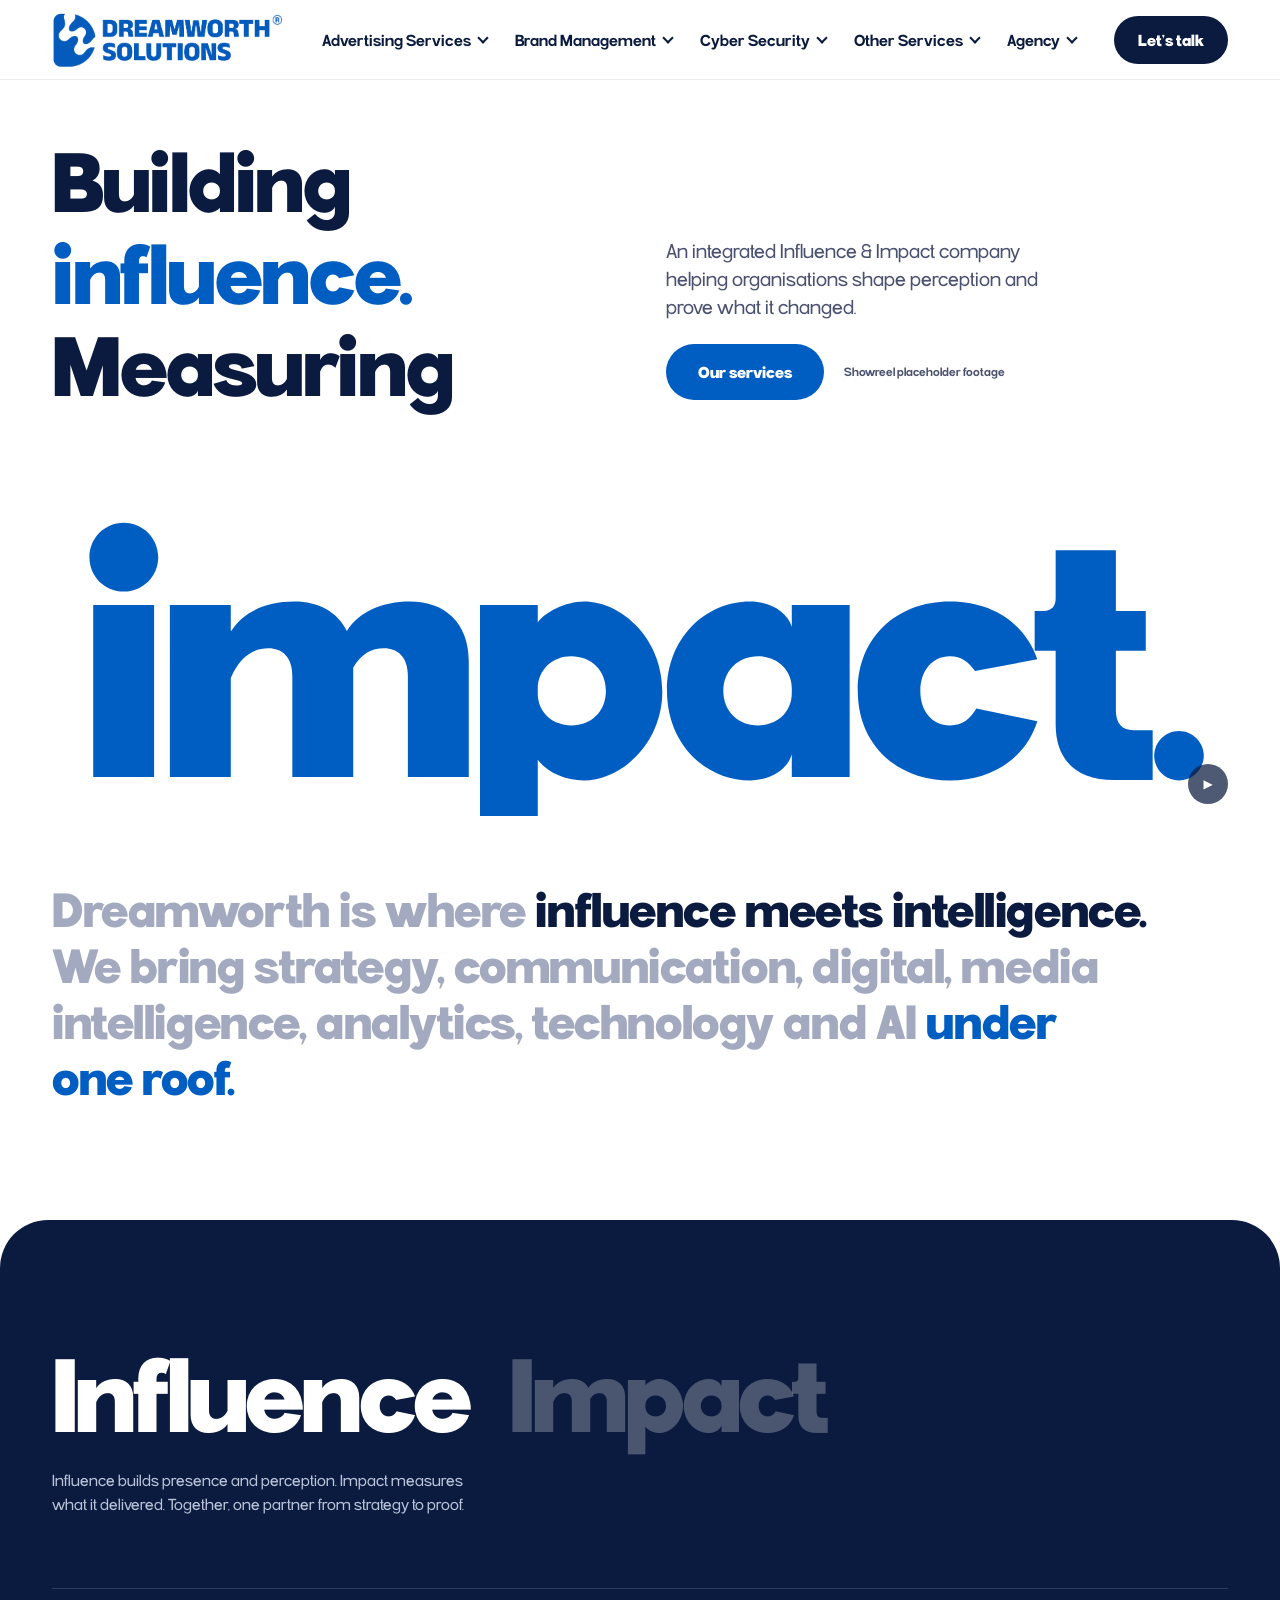
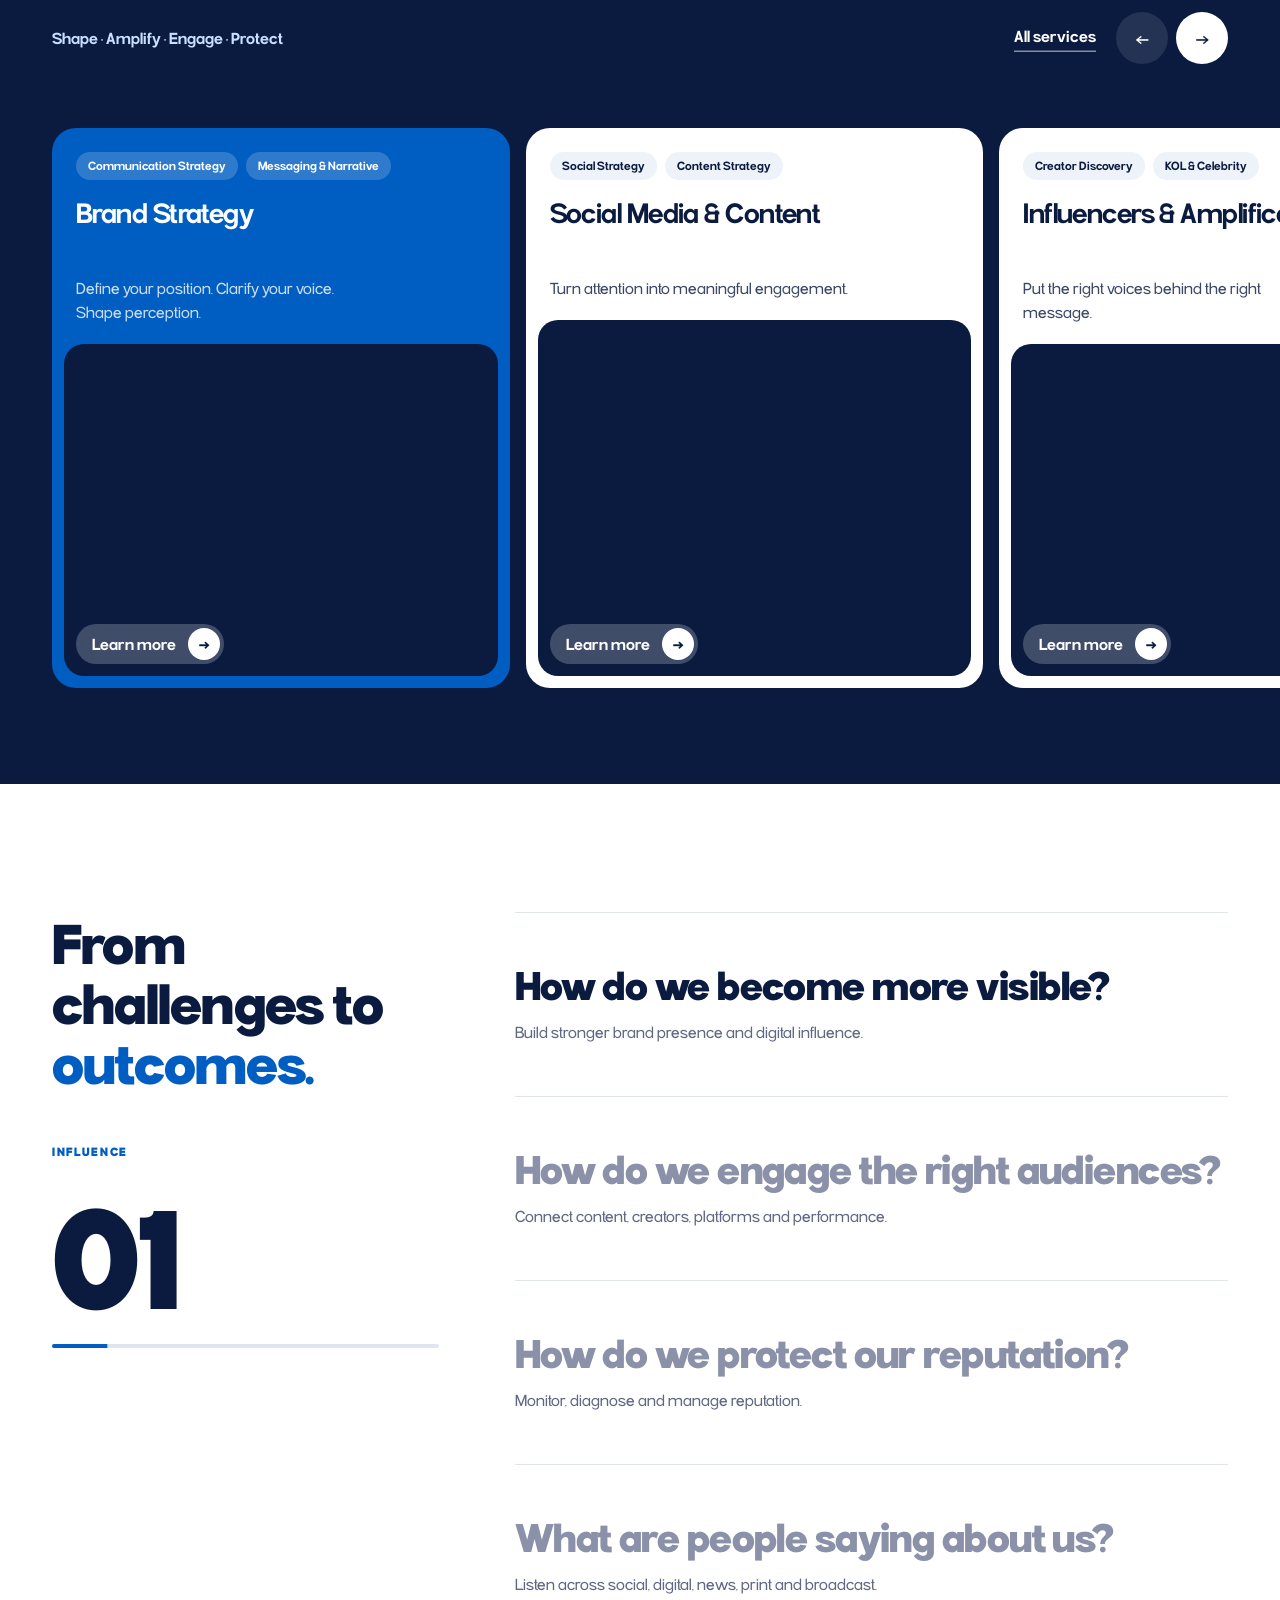
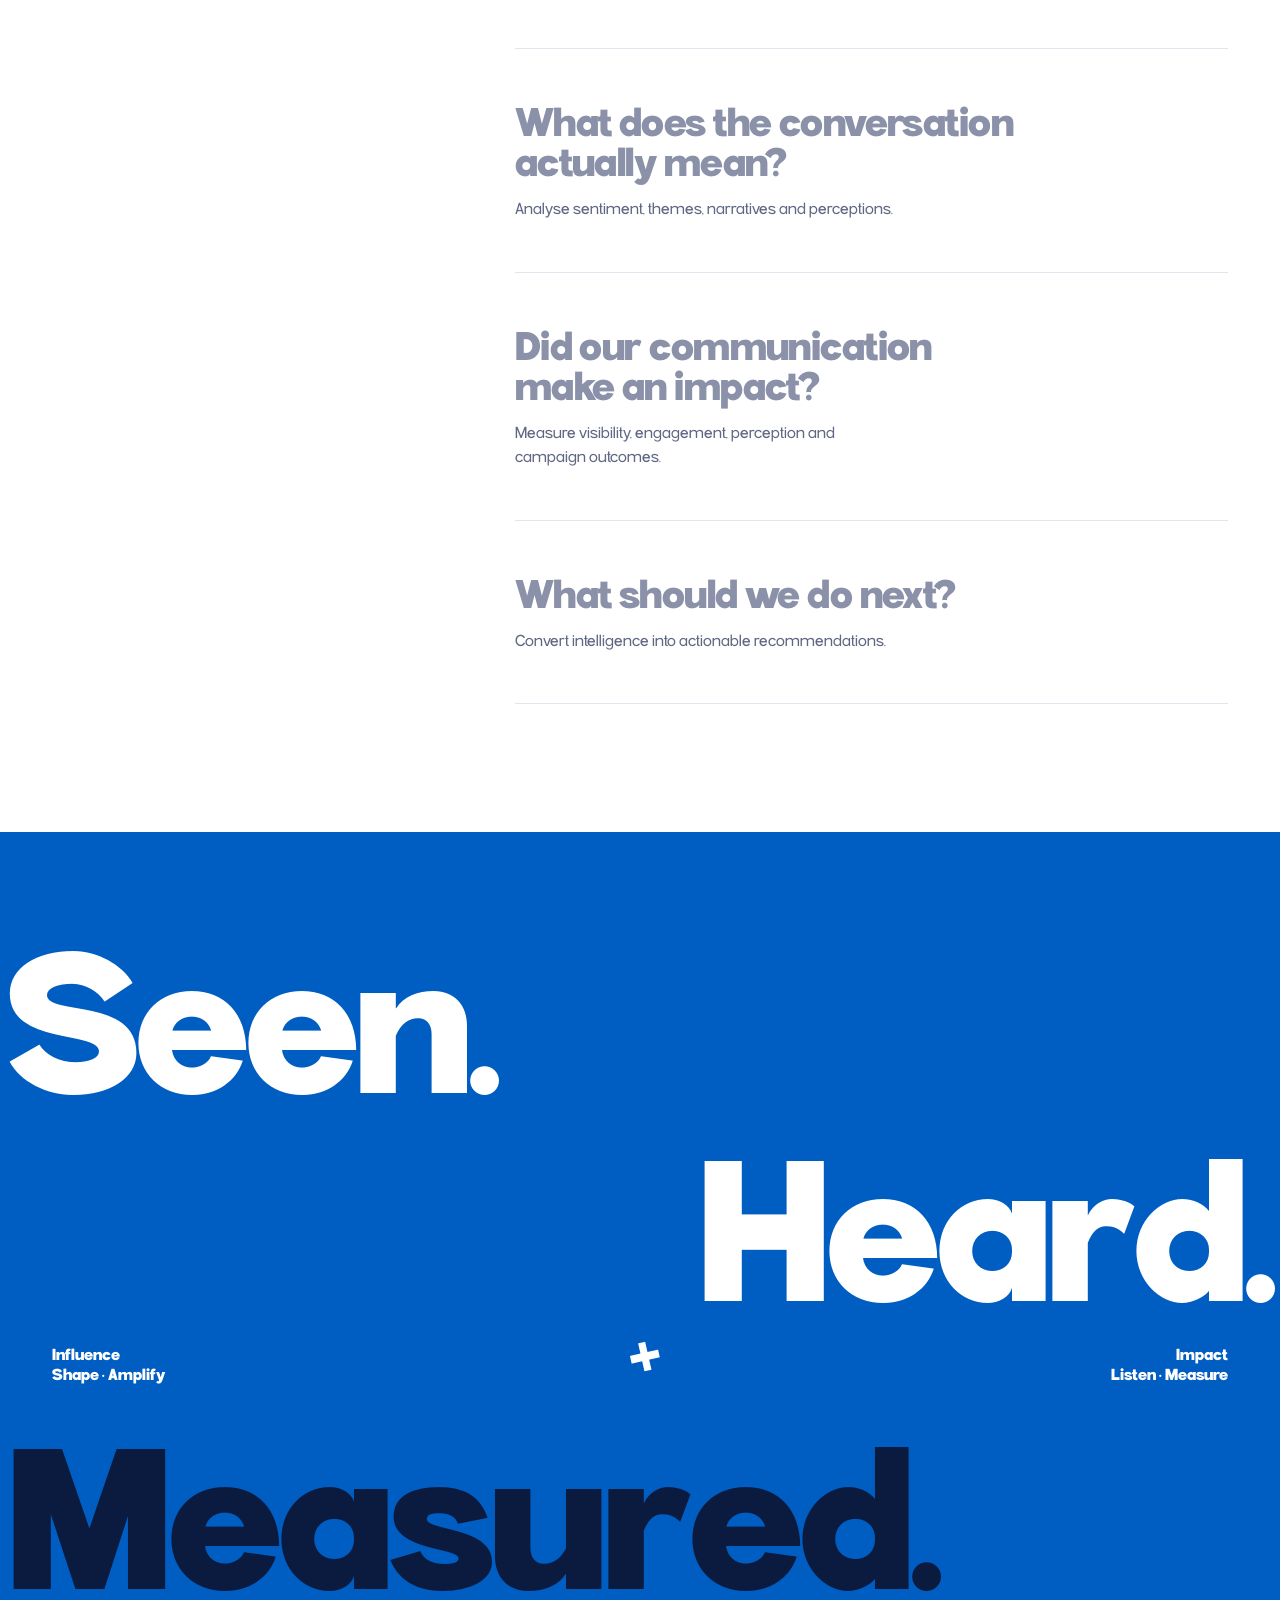
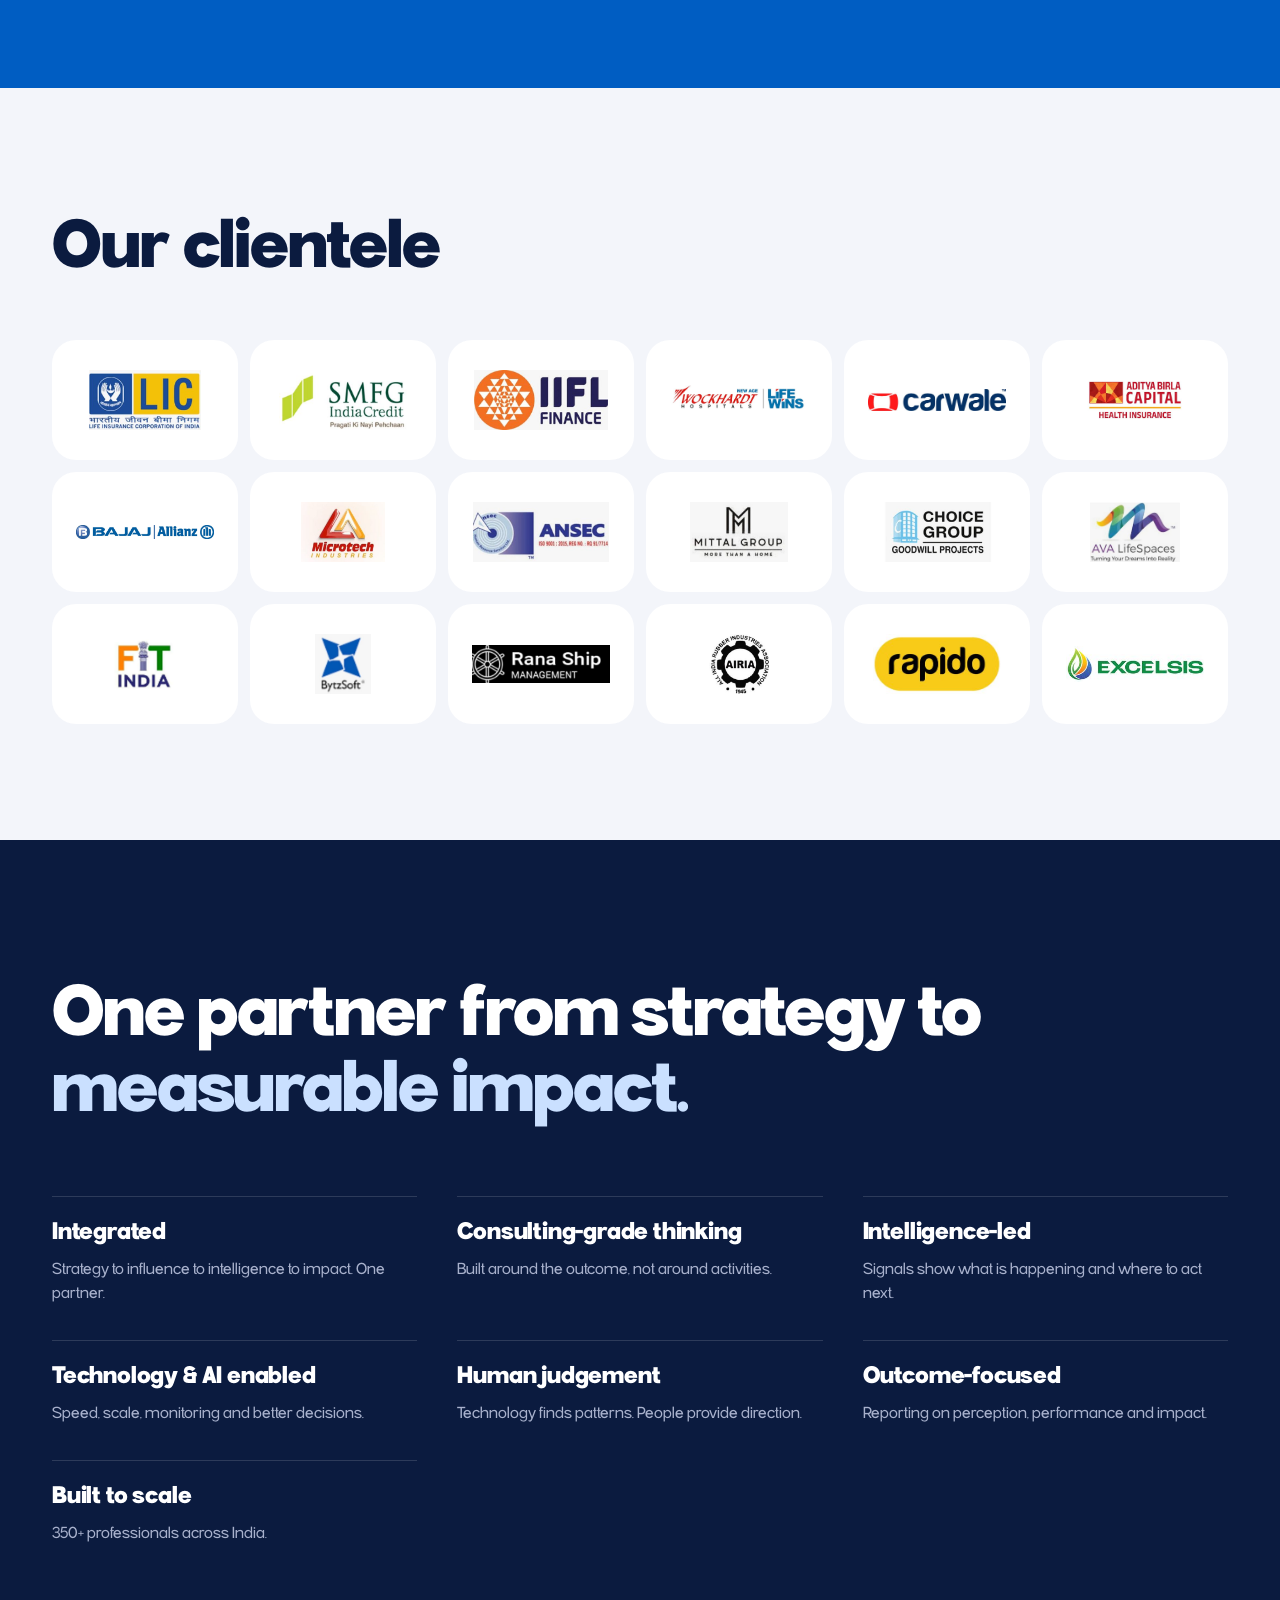
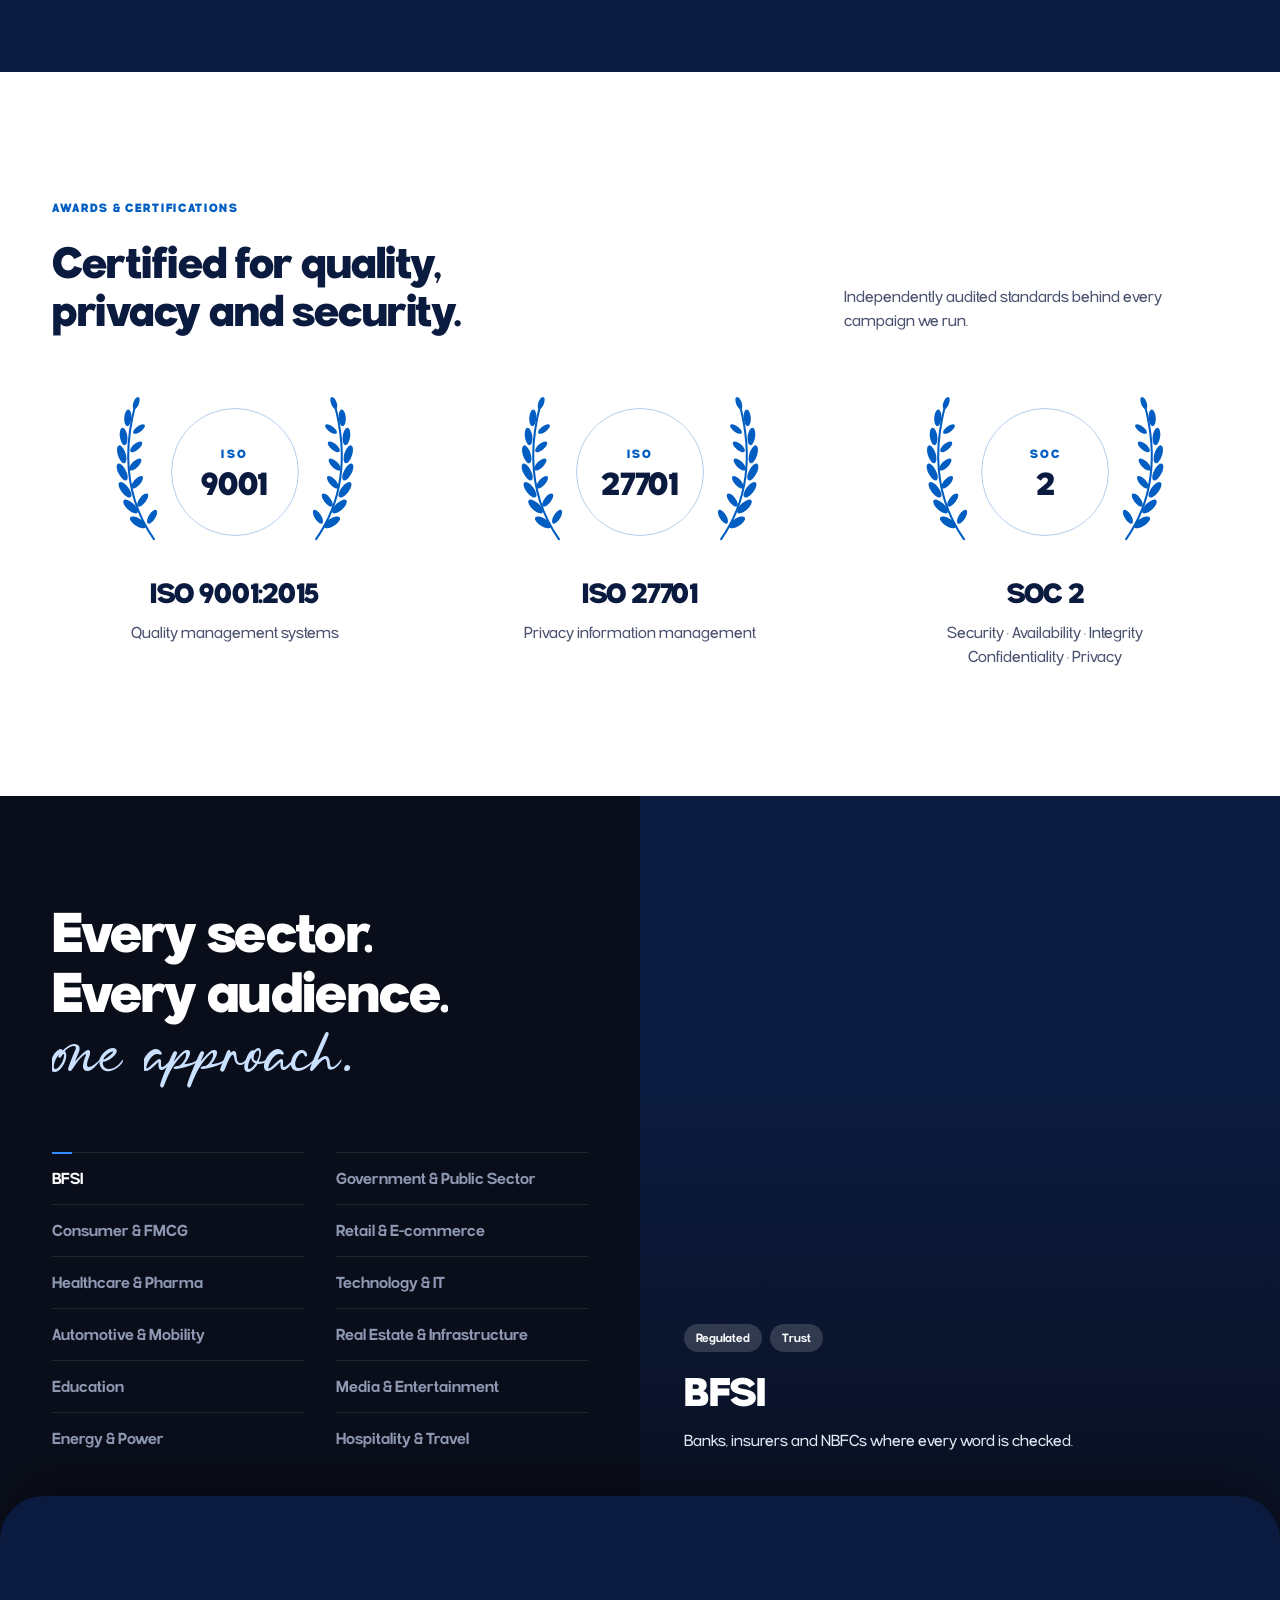
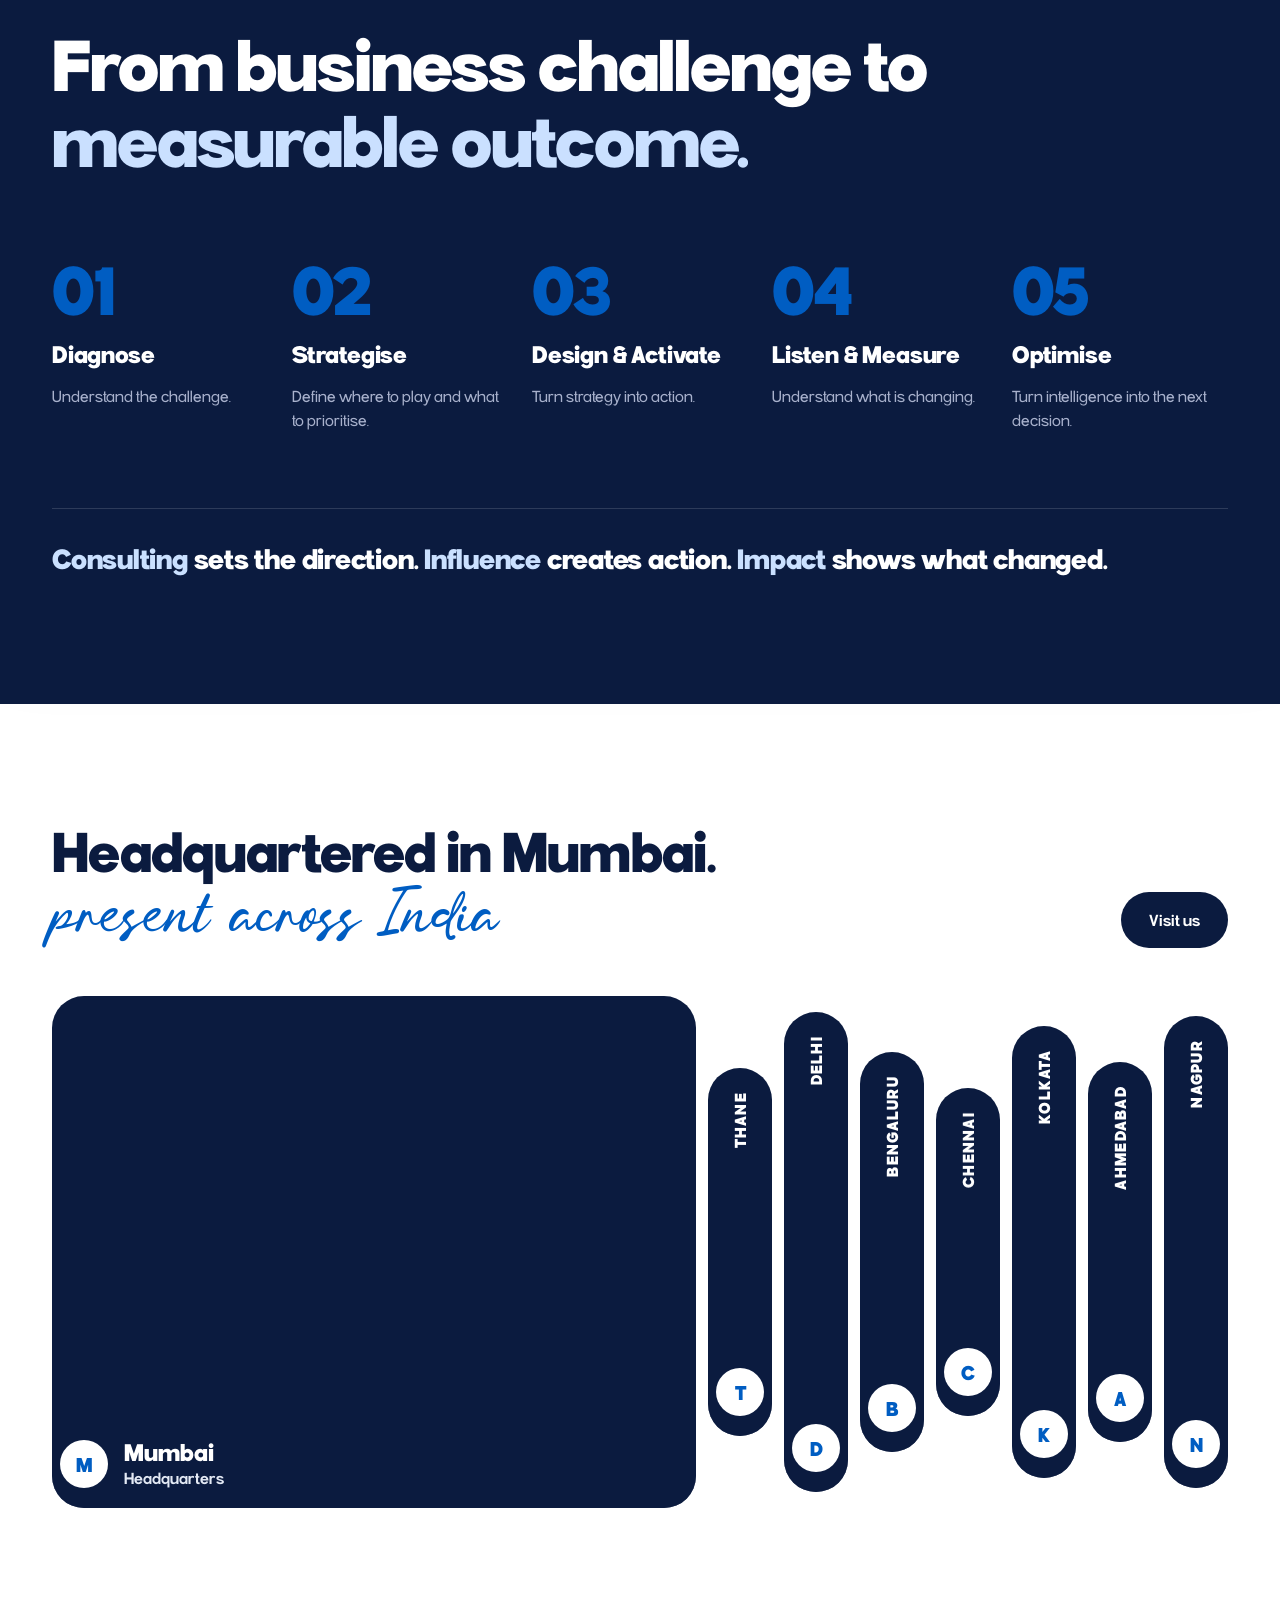
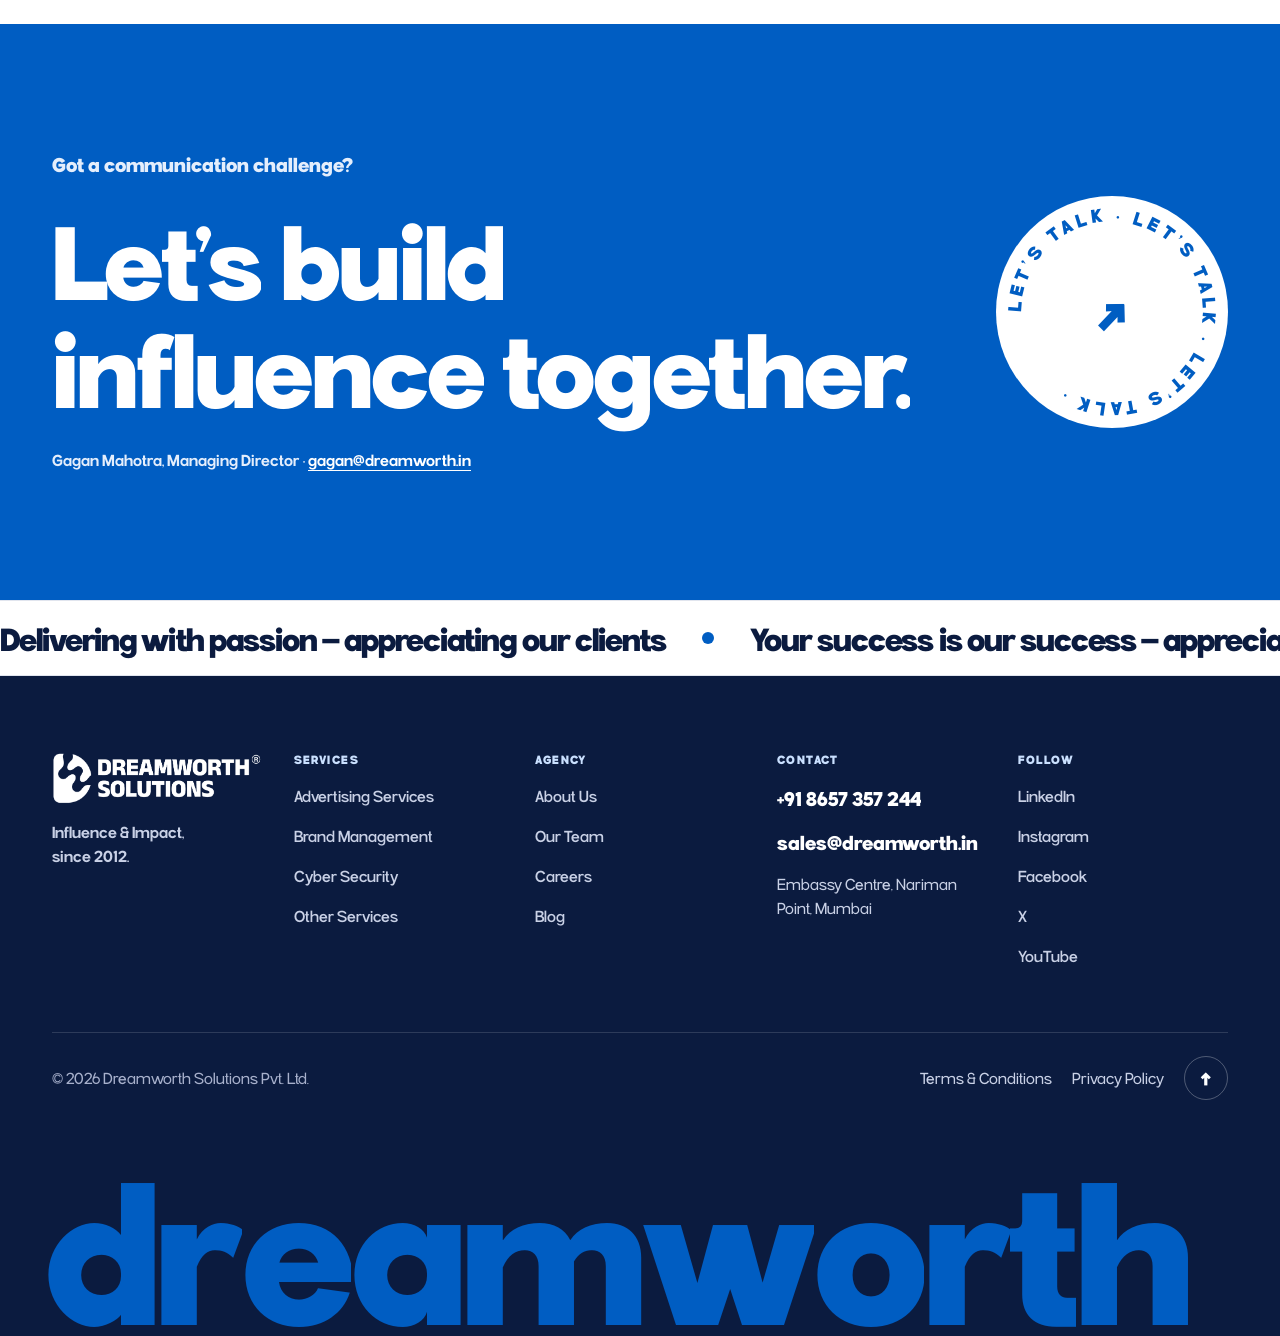
==== prototype/index.html @ 9d4779dd "Add working prototype of Direction 2 on a 4pt grid Static, dependency-free build of the four pages f" ====
<!doctype html>
<html lang="en-IN">
<head>
<meta charset="utf-8">
<meta name="viewport" content="width=device-width, initial-scale=1">
<title>Dreamworth Solutions · Building influence. Measuring impact.</title>
<meta name="description" content="An integrated Influence & Impact company helping organisations shape perception and prove what it changed. Mumbai HQ, eight cities across India.">
<link rel="preload" href="fonts/Gillune-Extrabold.otf" as="font" type="font/otf" crossorigin>
<link rel="stylesheet" href="css/tokens.css">
<link rel="stylesheet" href="css/site.css">
<link rel="stylesheet" href="css/home.css">
<style>[data-chrome="header"] { height: 80px; }</style>
</head>
<body data-page="home">
<div class="page" id="top">

<div class="intro" aria-hidden="true"><img src="assets/brand/dws-logo-crop-white.png" alt=""><div class="intro__bar"><i></i></div></div>

<div data-chrome="header"></div>

<main id="main">

<!-- 01 Hero · Mask -->
<section class="hero" aria-labelledby="hero-title">
  <div class="wrap hero__top">
    <h1 class="hero__title" id="hero-title" aria-label="Building influence. Measuring impact."><span data-word aria-hidden="true">Building</span> <span data-word class="c-blue" aria-hidden="true">influence.</span><br><span data-word aria-hidden="true">Measuring</span></h1>
    <div class="hero__side">
      <p class="hero__lead" data-load="1">An integrated Influence &amp; Impact company helping organisations shape perception and prove what it changed.</p>
      <div class="hero__cta" data-load="2">
        <a class="btn btn--blue btn--lg" href="#b-services">Our services</a>
        <span class="hero__note">Showreel placeholder footage</span>
      </div>
    </div>
  </div>
  <div class="mask-wrap" data-load="3" data-loadclip>
    <div class="mask" data-mask aria-hidden="true">
      <video src="media/short.mp4" muted loop playsinline autoplay preload="auto"></video>
      <div class="mask__word">impact.</div>
    </div>
    <button type="button" class="mask__toggle" data-video-toggle aria-label="Pause showreel">❚❚</button>
  </div>
</section>

<!-- 02 Who we are -->
<section class="who" aria-label="Who we are">
  <div class="wrap">
    <p class="statement" data-reveal>Dreamworth is where <span class="ink">influence meets intelligence.</span> We bring strategy, communication, digital, media intelligence, analytics, technology and AI <span class="accent">under one roof.</span></p>
  </div>
</section>

<!-- 03 Services -->
<section id="b-services" class="svc on-dark" aria-label="Services">
  <div class="wrap svc__in">
    <div class="svc__top">
      <div class="svc__tabs" role="tablist" aria-label="Verticals" data-svc-tabs>
        <button type="button" class="svc__tab" role="tab" id="tab-influence" aria-selected="true" aria-controls="svc-panel" data-tab="Influence">Influence</button>
        <button type="button" class="svc__tab" role="tab" id="tab-impact" aria-selected="false" aria-controls="svc-panel" tabindex="-1" data-tab="Impact">Impact</button>
      </div>
      <span class="svc__blurb" data-reveal>Influence builds presence and perception. Impact measures what it delivered. Together, one partner from strategy to proof.</span>
    </div>
    <div class="svc__bar">
      <span class="svc__verbs" data-svc-verbs>Shape · Amplify · Engage · Protect</span>
      <div class="svc__ctrl">
        <a class="svc__all" href="#">All services</a>
        <div class="svc__arrows">
          <button type="button" class="svc__arrow svc__arrow--prev" aria-label="Previous services" data-rail="svc-panel" data-dir="-1" data-step="0.4">←</button>
          <button type="button" class="svc__arrow svc__arrow--next" aria-label="Next services" data-rail="svc-panel" data-dir="1" data-step="0.4">→</button>
        </div>
      </div>
    </div>
    <div class="svc__track" id="svc-panel" role="tabpanel" aria-labelledby="tab-influence" data-svc-track></div>
  </div>
</section>

<!-- 04 What we solve -->
<section id="b-solve" aria-label="What we solve">
  <div class="wrap solve__in">
    <div class="solve__aside">
      <h2 class="solve__title" data-reveal>From challenges to <span class="c-blue">outcomes.</span></h2>
      <div class="solve__meter" aria-hidden="true">
        <span class="eyebrow" data-qtag>Influence</span>
        <div class="solve__count-wrap"><span class="solve__count" data-qcount>01</span></div>
        <div class="solve__track"><div class="solve__fill" data-qbar></div></div>
      </div>
    </div>
    <div class="solve__list">
      <div class="solve__row" data-qrow><h3 class="solve__q">How do we become more visible?</h3><p class="solve__a">Build stronger brand presence and digital influence.</p></div>
      <div class="solve__row" data-qrow><h3 class="solve__q">How do we engage the right audiences?</h3><p class="solve__a">Connect content, creators, platforms and performance.</p></div>
      <div class="solve__row" data-qrow><h3 class="solve__q">How do we protect our reputation?</h3><p class="solve__a">Monitor, diagnose and manage reputation.</p></div>
      <div class="solve__row" data-qrow><h3 class="solve__q">What are people saying about us?</h3><p class="solve__a">Listen across social, digital, news, print and broadcast.</p></div>
      <div class="solve__row" data-qrow><h3 class="solve__q">What does the conversation actually mean?</h3><p class="solve__a">Analyse sentiment, themes, narratives and perceptions.</p></div>
      <div class="solve__row" data-qrow><h3 class="solve__q">Did our communication make an impact?</h3><p class="solve__a">Measure visibility, engagement, perception and campaign outcomes.</p></div>
      <div class="solve__row" data-qrow><h3 class="solve__q">What should we do next?</h3><p class="solve__a">Convert intelligence into actionable recommendations.</p></div>
    </div>
  </div>
</section>

<!-- 04b Breaker -->
<section class="breaker on-blue" data-cliprev aria-label="Seen. Heard. Measured.">
  <div class="wrap breaker__grid" aria-hidden="true" data-lines>
    <span class="breaker__word" data-drift="-80">Seen.</span>
    <span class="breaker__word breaker__word--end" data-drift="80">Heard.</span>
    <div class="breaker__label breaker__label--l" data-reveal>Influence<br>Shape · Amplify</div>
    <div class="breaker__x"><span data-spin="270">×</span></div>
    <div class="breaker__label breaker__label--r" data-reveal>Impact<br>Listen · Measure</div>
    <span class="breaker__word breaker__word--ink" data-drift="-80">Measured.</span>
  </div>
</section>

<!-- 05 Clientele -->
<section id="b-clients" class="clients" aria-labelledby="clients-title">
  <div class="wrap clients__in">
    <h2 class="clients__title" id="clients-title" data-reveal>Our clientele</h2>
    <ul class="clients__grid" data-stagger>
      <li class="logo-tile"><img src="assets/clients/c19.png" alt="LIC" loading="lazy"></li>
      <li class="logo-tile"><img src="assets/clients/c20.png" alt="SMFG India Credit" loading="lazy"></li>
      <li class="logo-tile"><img src="assets/clients/c21.png" alt="IIFL Finance" loading="lazy"></li>
      <li class="logo-tile"><img src="assets/clients/c22.png" alt="Wockhardt Hospitals" loading="lazy"></li>
      <li class="logo-tile"><img src="assets/clients/c23.png" alt="CarWale" loading="lazy"></li>
      <li class="logo-tile"><img src="assets/clients/c24.png" alt="Aditya Birla Capital" loading="lazy"></li>
      <li class="logo-tile"><img src="assets/clients/c25.png" alt="Bajaj Allianz" loading="lazy"></li>
      <li class="logo-tile"><img src="assets/clients/c27.png" alt="Microtech Industries" loading="lazy"></li>
      <li class="logo-tile"><img src="assets/clients/c29.png" alt="ANSEC" loading="lazy"></li>
      <li class="logo-tile"><img src="assets/clients/c30.png" alt="Mittal Group" loading="lazy"></li>
      <li class="logo-tile"><img src="assets/clients/c31.png" alt="Choice Group" loading="lazy"></li>
      <li class="logo-tile"><img src="assets/clients/c32.png" alt="AVA LifeSpaces" loading="lazy"></li>
      <li class="logo-tile"><img src="assets/clients/c33.png" alt="Fit India" loading="lazy"></li>
      <li class="logo-tile"><img src="assets/clients/c34.png" alt="BytzSoft" loading="lazy"></li>
      <li class="logo-tile"><img src="assets/clients/c36.png" alt="Rana Ship Management" loading="lazy"></li>
      <li class="logo-tile"><img src="assets/clients/c41.png" alt="AIRIA" loading="lazy"></li>
      <li class="logo-tile"><img src="assets/clients/c42.png" alt="Rapido" loading="lazy"></li>
      <li class="logo-tile"><img src="assets/clients/c44.png" alt="Excelsis" loading="lazy"></li>
    </ul>
  </div>
</section>

<!-- 06 Why Dreamworth -->
<section class="on-dark" aria-labelledby="why-title">
  <div class="wrap sec why__in">
    <h2 class="h2 why__title" id="why-title" data-reveal>One partner from strategy to <span class="c-light">measurable impact.</span></h2>
    <div class="why__grid" data-stagger>
      <div class="why__item"><span class="why__t">Integrated</span><span class="why__b">Strategy to influence to intelligence to impact. One partner.</span></div>
      <div class="why__item"><span class="why__t">Consulting-grade thinking</span><span class="why__b">Built around the outcome, not around activities.</span></div>
      <div class="why__item"><span class="why__t">Intelligence-led</span><span class="why__b">Signals show what is happening and where to act next.</span></div>
      <div class="why__item"><span class="why__t">Technology &amp; AI enabled</span><span class="why__b">Speed, scale, monitoring and better decisions.</span></div>
      <div class="why__item"><span class="why__t">Human judgement</span><span class="why__b">Technology finds patterns. People provide direction.</span></div>
      <div class="why__item"><span class="why__t">Outcome-focused</span><span class="why__b">Reporting on perception, performance and impact.</span></div>
      <div class="why__item"><span class="why__t">Built to scale</span><span class="why__b">350+ professionals across India.</span></div>
    </div>
  </div>
</section>

<!-- 06b Certifications -->
<section aria-labelledby="certs-title">
  <div class="wrap sec" data-certs></div>
</section>

<!-- 07 Sectors · Spotlight -->
<section id="b-sectors" class="spot" aria-labelledby="spot-title" data-spot>
  <div class="spot__grid">
    <div class="spot__left">
      <h2 class="duo" id="spot-title" data-reveal>
        <span class="duo__main">Every sector.<br>Every audience.</span>
        <span class="duo__script duo__script--light">one approach.</span>
      </h2>
      <div class="spot__tabs" role="tablist" aria-label="Sectors" data-spot-tabs></div>
    </div>
    <div class="spot__media" data-spot-media>
      <div class="spot__shade" aria-hidden="true"></div>
      <div class="spot__cap" role="tabpanel" id="spot-panel" aria-live="polite" data-spot-cap>
        <div class="spot__tags" data-spot-tags></div>
        <span class="spot__name" data-spot-name></span>
        <span class="spot__desc" data-spot-desc></span>
      </div>
    </div>
  </div>
</section>

<!-- 08 How we work -->
<section id="b-process" class="process on-dark round-top" aria-labelledby="process-title">
  <div class="wrap sec process__in">
    <h2 class="h2" id="process-title" data-reveal>From business challenge to <span class="c-light">measurable outcome.</span></h2>
    <ol class="process__steps" data-stagger>
      <li class="step"><span class="step__n">01</span><span class="step__t">Diagnose</span><span class="step__b">Understand the challenge.</span></li>
      <li class="step"><span class="step__n">02</span><span class="step__t">Strategise</span><span class="step__b">Define where to play and what to prioritise.</span></li>
      <li class="step"><span class="step__n">03</span><span class="step__t">Design &amp; Activate</span><span class="step__b">Turn strategy into action.</span></li>
      <li class="step"><span class="step__n">04</span><span class="step__t">Listen &amp; Measure</span><span class="step__b">Understand what is changing.</span></li>
      <li class="step"><span class="step__n">05</span><span class="step__t">Optimise</span><span class="step__b">Turn intelligence into the next decision.</span></li>
    </ol>
    <p class="process__note" data-reveal><span>Consulting</span> sets the direction. <span>Influence</span> creates action. <span>Impact</span> shows what changed.</p>
  </div>
</section>

<!-- 09 Presence -->
<section aria-label="Headquartered in Mumbai, with offices in Thane, Delhi, Bengaluru, Chennai, Kolkata, Ahmedabad and Nagpur">
  <div class="wrap presence__in">
    <div class="presence__head" data-reveal>
      <h2 class="duo"><span class="duo__main">Headquartered in Mumbai.</span><span class="duo__script">present across India</span></h2>
      <a class="btn btn--navy btn--lg" href="#b-contact">Visit us</a>
    </div>
    <div class="cities" data-cities></div>
  </div>
</section>

</main>

<div data-chrome="contact"></div>
<div data-chrome="footer"></div>

</div>
<script src="js/certs.js"></script>
<script src="js/site.js"></script>
<script src="js/home.js"></script>
</body>
</html>
---- prototype/css/tokens.css ----
/* ==========================================================================
   Dreamworth tokens, snapped to a 4pt grid.

   Rule: every box dimension, gap, padding, radius, font-size and line-height
   is a multiple of 4px. Fluid values use clamp() wrapped in round(…, 4px),
   so they step in 4px increments at every viewport width instead of landing
   on fractional pixels. Strokes (1px / 1.5px / 2px) are drawn inside
   border-box elements or as inset shadows, so they never add to a box size.

   round() needs Chrome 125+, Safari 15.4+, Firefox 118+.
   ========================================================================== */

@font-face { font-family: 'Gillune'; src: url('../fonts/Gillune-Regular.otf') format('opentype'); font-weight: 400; font-display: swap; }
@font-face { font-family: 'Gillune'; src: url('../fonts/Gillune-Medium.otf') format('opentype'); font-weight: 500; font-display: swap; }
@font-face { font-family: 'Gillune'; src: url('../fonts/Gillune-Semibold.otf') format('opentype'); font-weight: 600; font-display: swap; }
@font-face { font-family: 'Gillune'; src: url('../fonts/Gillune-Bold.otf') format('opentype'); font-weight: 700; font-display: swap; }
@font-face { font-family: 'Gillune'; src: url('../fonts/Gillune-Extrabold.otf') format('opentype'); font-weight: 800; font-display: swap; }
@font-face { font-family: 'Blesh Forte'; src: url('../fonts/BleshForte.ttf') format('truetype'); font-weight: 400; font-display: swap; }

:root {
  /* ---------- Colour ---------- */
  --blue: #005DC2;
  --blue-bright: #2F8CFF;
  --blue-mid: #3F86D6;
  --blue-light: #CAE0FF;
  --blue-tint: #E4EEFC;
  --ice: #EEF3FA;
  --ice-2: #E6ECF5;
  --ice-3: #F5F8FC;
  --navy: #0B1B3F;
  --navy-2: #102552;
  --ink: #0A0E1A;
  --slate-700: #2A3352;
  --slate-600: #4B5270;
  --slate-500: #5F6782;
  --slate-450: #8A91A8;
  --slate-400: #6E7792;
  --slate-300: #A3AAC0;
  --on-dark-100: #E4EAF5;
  --on-dark-200: #C9D1E6;
  --on-dark-300: #A8B1CC;
  --on-dark-350: #B9C3D9;
  --on-dark-400: #8E98B2;
  --white: #FFFFFF;
  --mist: #F3F5FA;
  --sand: #F1EFEA;
  --line: #E1E5EE;
  --line-dark: rgba(255, 255, 255, 0.14);
  --line-dark-2: rgba(255, 255, 255, 0.16);
  --glass-gradient: linear-gradient(100deg, #0F3E86 0%, #005DC2 18%, #3D86DA 34%, #7FA9E3 46%, #3D86DA 58%, #005DC2 72%, #123F80 86%, #0F3E86 100%);

  /* ---------- Type ---------- */
  --font-sans: 'Gillune', system-ui, sans-serif;
  --font-script: 'Blesh Forte', cursive;
  /* The approved page designs render every "700" in the Extrabold file
     (two @font-face rules share weight 700 there). 800 reproduces that look. */
  --w-display: 800;

  /* ---------- 4pt spacing scale ---------- */
  --s-1: 4px;   --s-2: 8px;   --s-3: 12px;  --s-4: 16px;
  --s-5: 20px;  --s-6: 24px;  --s-7: 28px;  --s-8: 32px;
  --s-9: 36px;  --s-10: 40px; --s-11: 44px; --s-12: 48px;
  --s-14: 56px; --s-16: 64px; --s-18: 72px; --s-20: 80px;
  --s-24: 96px;

  /* ---------- Layout (fluid, grid-snapped) ---------- */
  --container: 1440px;
  --header-h: 80px;
  --gutter-std: round(clamp(20px, 4vw, 56px), 4px);
  --gutter-wide: round(clamp(24px, 6vw, 96px), 4px);
  --sec-y-std: round(clamp(88px, 10vw, 140px), 4px);
  --sec-y-md: round(clamp(80px, 9vw, 128px), 4px);
  --sec-y-lg: round(clamp(100px, 11vw, 160px), 4px);
  --stack-xl: round(clamp(48px, 6vw, 80px), 4px);
  --stack-lg: round(clamp(40px, 5vw, 64px), 4px);
  --stack-md: round(clamp(32px, 4vw, 52px), 4px);
  --gap-grid: round(clamp(24px, 3vw, 48px), 4px);

  /* ---------- Shape ---------- */
  --r-pill: 999px;
  --r-card-sm: 24px;
  --r-panel: 28px;
  --r-card: round(clamp(24px, 2.6vw, 36px), 4px);
  --r-media: round(clamp(24px, 2.8vw, 40px), 4px);
  --r-section: round(clamp(28px, 3.4vw, 48px), 4px);

  /* ---------- Elevation ---------- */
  --shadow-lift: 0 20px 40px -24px rgba(11, 27, 63, 0.35);
  --shadow-float: 0 32px 60px -32px rgba(11, 27, 63, 0.45);
  --shadow-card-dark: 0 32px 60px -32px rgba(0, 0, 0, 0.6);
  --shadow-overlap: 0 -28px 56px -28px rgba(0, 0, 0, 0.55);
  --shadow-header: 0 16px 32px -20px rgba(11, 27, 63, 0.45);

  /* ---------- Motion ---------- */
  --ease: cubic-bezier(.16, 1, .3, 1);
  --ease-io: cubic-bezier(.76, 0, .24, 1);
}

/* Page-level layout tokens live on body so the About page can swap gutters
   and everything derived from them (like --edge) follows. */
body {
  --gutter: var(--gutter-std);
  --sec-y: var(--sec-y-std);
  /* Left edge of the 1440 container, for full-bleed rails and split panels */
  --edge: max(var(--gutter), round(calc((100vw - var(--container)) / 2 + var(--gutter)), 4px));
}
body.is-wide { --gutter: var(--gutter-wide); --sec-y: var(--sec-y-lg); }
---- prototype/css/site.css ----
/* ==========================================================================
   Shared: base, 4pt type, layout, buttons, header, menu, contact, footer.
   Every length here is a multiple of 4px unless it is a stroke.
   ========================================================================== */

/* ---------- Base ---------- */
*, *::before, *::after { box-sizing: border-box; }
html { scroll-behavior: smooth; scroll-padding-top: var(--header-h); -webkit-text-size-adjust: 100%; }
body {
  margin: 0;
  background: var(--white);
  color: var(--navy);
  font-family: var(--font-sans);
  font-size: 16px;
  line-height: 24px;
  -webkit-font-smoothing: antialiased;
  text-rendering: optimizeLegibility;
}
.page { overflow-x: clip; }
img, video, svg { display: block; max-width: 100%; }
a { color: inherit; text-decoration: none; }
/* Not `font: inherit`: that shorthand would beat the --fs rule below on size. */
button { font-family: inherit; font-weight: inherit; letter-spacing: inherit; color: inherit; padding: 0; }
h1, h2, h3, p, figure, blockquote { margin: 0; }
:focus-visible { outline: 2px solid var(--blue); outline-offset: 4px; border-radius: 4px; }
.on-dark :focus-visible, .on-blue :focus-visible { outline-color: var(--white); }
.sr-only { position: absolute; width: 1px; height: 1px; overflow: hidden; clip: rect(0 0 0 0); white-space: nowrap; }
.skip {
  position: fixed; left: 16px; top: 16px; z-index: 300; height: 48px; padding: 0 24px;
  display: inline-flex; align-items: center; border-radius: var(--r-pill);
  background: var(--navy); color: var(--white); font-weight: var(--w-display);
  transform: translateY(-200%);
}
.skip:focus { transform: none; }

/* ---------- 4pt type mechanism ----------
   Any element that sets --fs (a length, usually clamp(px, vw, px)) and --lh
   (a unitless ratio) gets its font-size AND its line box snapped to 4px.
   Elements without --fs hit an undefined var(), which resolves to "unset",
   so they inherit exactly as they would without this rule. Class selectors
   that set font-size/line-height directly still win (higher specificity). */
* {
  font-size: round(var(--fs), 4px);
  line-height: round(calc(round(var(--fs), 4px) * var(--lh, 1.2)), 4px);
}
.t-12 { font-size: 12px; line-height: 16px; }
.t-16 { font-size: 16px; line-height: 24px; }
.t-20 { font-size: 20px; line-height: 28px; }
.t-24 { font-size: 24px; line-height: 32px; }

.eyebrow {
  font-size: 12px; line-height: 16px; font-weight: var(--w-display);
  letter-spacing: 0.14em; text-transform: uppercase; color: var(--blue);
}
.on-dark .eyebrow { color: var(--blue-light); }

/* Display headline + Blesh Forte tagline underneath */
.duo { display: flex; flex-direction: column; }
.duo__main { --fs: clamp(40px, 4.4vw, 68px); --lh: 1.04; font-weight: var(--w-display); letter-spacing: -0.012em; }
.duo__script { --fs: clamp(44px, 4.8vw, 76px); --lh: 1.16; font-family: var(--font-script); font-weight: 400; color: var(--blue); }
.on-dark .duo__script, .duo__script--light { color: var(--blue-light); }

.h2 { --fs: clamp(44px, 5.6vw, 88px); --lh: 1.08; font-weight: var(--w-display); letter-spacing: -0.014em; }
.statement {
  --fs: clamp(32px, 3.6vw, 52px); --lh: 1.18;
  font-weight: var(--w-display); letter-spacing: -0.009em;
  color: var(--slate-300); max-width: round(24em, 4px); text-wrap: pretty;
}
.statement .ink { color: var(--navy); }
.statement .accent { color: var(--blue); }
.c-blue { color: var(--blue); }
.c-light { color: var(--blue-light); }

/* ---------- Layout ---------- */
.wrap { width: 100%; max-width: var(--container); margin: 0 auto; padding-left: var(--gutter); padding-right: var(--gutter); }
.sec { padding-top: var(--sec-y); padding-bottom: var(--sec-y); }
.on-dark { background: var(--navy); color: var(--white); }
.on-blue { background: var(--blue); color: var(--white); }
.round-top { border-radius: var(--r-section) var(--r-section) 0 0; }
.stack { display: flex; flex-direction: column; }
.head-row { display: flex; justify-content: space-between; align-items: flex-end; gap: 24px; flex-wrap: wrap; }
/* Hairlines are inset shadows: they paint a line without adding a pixel to the box. */
.hl-top { box-shadow: inset 0 1px 0 var(--hl, var(--line)); }
.hl-bottom { box-shadow: inset 0 -1px 0 var(--hl, var(--line)); }

/* ---------- Buttons ---------- */
.btn {
  height: 48px; padding: 0 24px;
  display: inline-flex; align-items: center; justify-content: center; gap: 8px;
  border: 0; border-radius: var(--r-pill);
  font-size: 16px; line-height: 24px; font-weight: var(--w-display); white-space: nowrap;
  cursor: pointer; transition: background .25s, color .25s, border-color .25s, transform .15s;
}
.btn:active { transform: scale(0.97); }
.btn--lg { height: 56px; padding: 0 32px; }
.btn--blue { background: var(--blue); color: var(--white); }
.btn--blue:hover { background: var(--navy); }
.btn--navy { background: var(--navy); color: var(--white); }
.btn--navy:hover { background: var(--blue); }
.btn--outline { background: transparent; color: var(--navy); border: 1.5px solid var(--navy); }
.btn--outline:hover { background: var(--navy); color: var(--white); }
.btn--outline-light { background: transparent; color: var(--white); border: 2px solid var(--blue-mid); }
.btn--outline-light:hover { background: var(--blue); border-color: var(--blue); }

.circle-btn {
  flex: none; width: 56px; height: 56px; border-radius: 50%;
  display: inline-flex; align-items: center; justify-content: center;
  font-size: 20px; line-height: 24px; cursor: pointer;
  background: transparent; color: var(--navy); border: 1.5px solid var(--navy);
  transition: background .25s, color .25s;
}
.circle-btn:hover { background: var(--navy); color: var(--white); }
.btn-row { display: flex; gap: 12px; flex-wrap: wrap; }

.chip {
  display: inline-flex; align-items: center; height: 40px; padding: 0 16px;
  border-radius: var(--r-pill); background: var(--ice); color: var(--navy);
  font-size: 16px; line-height: 24px; font-weight: 600; white-space: nowrap;
}
.text-link {
  font-size: 16px; line-height: 24px; font-weight: var(--w-display);
  padding-bottom: 4px; box-shadow: inset 0 -1.5px 0 currentColor;
  transition: color .2s;
}
.text-link:hover { color: var(--blue); }

/* ---------- Intro (homepage) ---------- */
.intro {
  position: fixed; inset: 0; z-index: 200; background: var(--blue);
  display: flex; flex-direction: column; align-items: center; justify-content: center; gap: 32px;
}
.intro img { height: round(clamp(56px, 6vw, 80px), 4px); width: auto; animation: dwIntroLogo .7s var(--ease) both; }
.intro__bar { width: 200px; height: 4px; background: rgba(255, 255, 255, 0.3); overflow: hidden; border-radius: 4px; }
.intro__bar i { display: block; height: 100%; background: var(--white); transform-origin: 0 50%; animation: dwIntroBar 1s cubic-bezier(.65, 0, .35, 1) both; }

/* ---------- Header ---------- */
.hdr {
  position: sticky; top: 0; z-index: 30;
  background: rgba(255, 255, 255, 0.92);
  -webkit-backdrop-filter: blur(16px); backdrop-filter: blur(16px);
  box-shadow: inset 0 -1px 0 rgba(11, 27, 63, 0.08);
  transition: box-shadow .3s;
}
.hdr.is-scrolled { box-shadow: inset 0 -1px 0 rgba(11, 27, 63, 0.08), var(--shadow-header); }
.hdr__in { display: flex; align-items: center; justify-content: space-between; gap: 24px; padding-top: 12px; padding-bottom: 12px; }
.hdr__logo { display: flex; flex: none; }
.hdr__logo img { height: 56px; width: auto; transition: height .36s var(--ease); }
.hdr.is-scrolled .hdr__logo img { height: 44px; }
.hdr__nav { display: none; gap: 4px; flex-wrap: nowrap; }
.hdr__item {
  appearance: none; border: 0; cursor: pointer; height: 44px; padding: 0 12px;
  display: inline-flex; align-items: center; gap: 8px; border-radius: var(--r-pill);
  background: transparent; color: var(--navy); font-size: 16px; line-height: 24px; font-weight: 600; white-space: nowrap;
  transition: background .2s, color .2s;
}
.hdr__item:hover { color: var(--blue); }
.hdr__item[aria-expanded="true"] { background: #EEF4FC; color: var(--blue); }
.chev {
  width: 8px; height: 8px; margin-top: -4px;
  border-right: 2px solid currentColor; border-bottom: 2px solid currentColor;
  transform: rotate(45deg); transition: transform .2s, margin .2s;
}
.hdr__item[aria-expanded="true"] .chev { transform: rotate(-135deg); margin-top: 4px; }
.hdr__actions { display: flex; align-items: center; gap: 12px; flex: none; }
.hdr__menu-btn { padding: 0 20px; }
@media (min-width: 1200px) {
  .hdr__nav { display: flex; }
  .hdr__menu-btn { display: none; }
}
/* Phones: logo + "Let's talk" + "Menu" need ~480px. Keep the header 80px tall
   (16 + 48 + 16) and let the menu's own "Get in touch" carry the CTA. */
@media (max-width: 479px) {
  .hdr__in { padding-top: 16px; padding-bottom: 16px; gap: 16px; }
  .hdr__logo img { height: 48px; }
  .hdr.is-scrolled .hdr__logo img { height: 40px; }
  .hdr__actions .btn--navy { display: none; }
}
/* Five groups + CTA overflow by a few px just above the breakpoint. */
@media (min-width: 1200px) and (max-width: 1279px) {
  .hdr__in { gap: 16px; }
  .hdr__item { padding: 0 8px; }
}

/* ---------- Full-screen split menu ---------- */
.menu { position: fixed; inset: 0; z-index: 60; overflow: auto; background: var(--navy); display: flex; flex-wrap: wrap; }
.menu[hidden] { display: none; }
.menu__close {
  position: fixed; z-index: 2;
  top: round(clamp(16px, 2.4vw, 32px), 4px); right: round(clamp(16px, 2.4vw, 32px), 4px);
  width: 60px; height: 60px; border-radius: var(--r-pill); cursor: pointer;
  border: 1.5px solid rgba(255, 255, 255, 0.5); background: var(--navy); color: var(--white);
  display: flex; align-items: center; justify-content: center;
  transition: background .3s, color .3s, transform .5s var(--ease);
  animation: dwMenuIn .5s .45s var(--ease) both;
}
.menu__close:hover { background: var(--white); color: var(--navy); transform: rotate(90deg); }
.menu__close i { position: relative; width: 24px; height: 24px; display: block; }
.menu__close i::before, .menu__close i::after {
  content: ""; position: absolute; left: 0; top: 11px; width: 24px; height: 2px; background: currentColor;
}
.menu__close i::before { transform: rotate(45deg); }
.menu__close i::after { transform: rotate(-45deg); }

.menu__main {
  flex: 2.2 1 640px; min-height: 100vh; background: var(--blue); color: var(--white);
  padding: round(clamp(24px, 3vw, 40px), 4px) round(clamp(20px, 4.4vw, 72px), 4px) round(clamp(28px, 3vw, 44px), 4px);
  /* Top-anchored, not space-between: the sub-list changes height on hover,
     and a centred grid would jump under the pointer and flicker. */
  display: flex; flex-direction: column; gap: 48px;
  animation: dwClipDown .75s var(--ease-io) both;
}
.menu__logo { display: flex; align-self: flex-start; }
.menu__logo img { height: 52px; width: auto; }
.menu__grid { padding-top: round(clamp(0px, 4vh, 48px), 4px); display: grid; grid-template-columns: max-content minmax(0, 1fr); gap: 40px round(clamp(40px, 5vw, 88px), 4px); align-items: start; }
.menu__primary { display: flex; flex-direction: column; gap: 8px; }
.menu__pwrap { overflow: hidden; padding-bottom: 4px; }
.menu__p {
  appearance: none; border: 0; background: transparent; cursor: pointer; padding: 0;
  display: flex; align-items: center; gap: 16px; text-align: left; white-space: nowrap;
  --fs: clamp(28px, 2.7vw, 40px); --lh: 1.2;
  font-weight: var(--w-display); letter-spacing: -0.014em; color: var(--blue-light);
  transition: color .25s; animation: dwRise .7s var(--ease) both;
}
.menu__p:hover, .menu__p[aria-current="true"] { color: var(--white); }
.menu__p span { font-size: round(0.6em, 4px); line-height: 1; opacity: 0; transform: translateX(-12px); transition: opacity .3s, transform .4s var(--ease); }
.menu__p[aria-current="true"] span { opacity: 1; transform: none; }
.menu__sub { display: flex; flex-direction: column; gap: 4px; padding-top: 8px; animation: dwMenuIn .6s .35s var(--ease) both; }
.menu__meta { font-size: 12px; line-height: 16px; font-weight: var(--w-display); letter-spacing: 0.12em; text-transform: uppercase; color: var(--blue-tint); padding-bottom: 12px; }
.menu__page { padding: 8px 0; font-size: 20px; line-height: 28px; font-weight: 500; transition: transform .3s; align-self: flex-start; }
.menu__page:hover { transform: translateX(8px); }
.menu__group { display: flex; flex-direction: column; }
.menu__gbtn {
  appearance: none; border: 0; background: transparent; cursor: pointer; padding: 8px 0;
  display: flex; align-items: center; justify-content: space-between; gap: 16px; text-align: left;
  font-size: 20px; line-height: 28px; font-weight: 500; color: var(--blue-tint); transition: color .2s;
}
.menu__gbtn:hover { color: var(--white); }
.menu__gbtn[aria-expanded="true"] { color: var(--white); font-weight: var(--w-display); }
.menu__items {
  display: grid; grid-template-columns: repeat(auto-fill, minmax(min(100%, 180px), 1fr)); gap: 4px 20px;
  padding: 4px 0 12px 16px; margin: 4px 0 8px;
  box-shadow: inset 1.5px 0 0 rgba(255, 255, 255, 0.5);
  animation: dwMenuIn .4s var(--ease) both;
}
.menu__items[hidden] { display: none; }
.menu__items a { padding: 4px 0; font-size: 16px; line-height: 24px; font-weight: 500; opacity: 0.92; transition: opacity .2s; }
.menu__items a:hover { opacity: 1; text-decoration: underline; }
.menu__items a.menu__overview { grid-column: 1 / -1; font-weight: var(--w-display); opacity: 1; padding: 4px 0 8px; }
.menu__foot { margin-top: auto; display: flex; flex-direction: column; animation: dwMenuIn .6s .5s var(--ease) both; }
.menu__cta {
  padding: 24px 0; display: flex; align-items: baseline; flex-wrap: wrap; gap: 8px 16px;
  box-shadow: inset 0 1px 0 rgba(255, 255, 255, 0.4), inset 0 -1px 0 rgba(255, 255, 255, 0.4);
}
.menu__cta-a { font-size: 20px; line-height: 28px; font-weight: 500; }
.menu__cta-b { --fs: clamp(24px, 2.2vw, 32px); --lh: 1.2; font-weight: var(--w-display); letter-spacing: -0.009em; }
.menu__social { display: flex; flex-wrap: wrap; gap: 12px 32px; padding-top: 24px; }
.menu__social a { font-size: 16px; line-height: 24px; font-weight: 600; }
.menu__social a:hover { color: var(--blue-tint); }
.menu__side {
  flex: 1 1 360px; min-height: 100vh; background: var(--navy); color: var(--white);
  padding: round(clamp(100px, 10vw, 140px), 4px) round(clamp(20px, 4vw, 64px), 4px) round(clamp(28px, 3vw, 44px), 4px);
  display: flex; flex-direction: column; justify-content: space-between; gap: 48px;
  animation: dwFromRight .75s .08s var(--ease-io) both;
}
.menu__pitch { flex: 1; display: flex; flex-direction: column; justify-content: center; gap: 28px; }
.menu__pitch-a { font-size: 20px; line-height: 28px; font-weight: 500; color: var(--on-dark-200); }
.menu__pitch h2 { --fs: clamp(36px, 3.4vw, 52px); --lh: 1.04; font-weight: var(--w-display); letter-spacing: -0.014em; text-wrap: balance; }
.menu__pitch .btn { align-self: flex-start; height: 60px; padding: 0 32px; }
.menu__links, .menu__cities { display: flex; flex-wrap: wrap; gap: 12px 24px; font-size: 16px; line-height: 24px; font-weight: 600; }
.menu__links a { color: var(--on-dark-200); }
.menu__links a:hover { color: var(--white); }
.menu__cities span:first-child { color: var(--blue-light); }
@media (max-width: 1199px) { .menu__grid { grid-template-columns: minmax(0, 1fr); } }

/* ---------- Contact band ---------- */
.contact { position: relative; overflow: hidden; }
.contact__in { display: flex; flex-wrap: wrap; align-items: center; justify-content: space-between; gap: 48px; padding-top: round(clamp(88px, 10vw, 148px), 4px); padding-bottom: round(clamp(88px, 10vw, 148px), 4px); }
body.is-wide .contact__in { padding-top: var(--sec-y-lg); padding-bottom: var(--sec-y-lg); }
.contact__copy { flex: 1 1 560px; display: flex; flex-direction: column; gap: 28px; }
.contact__kicker { --fs: clamp(20px, 1.6vw, 24px); --lh: 1.2; font-weight: var(--w-display); color: var(--blue-tint); }
.contact__title { --fs: clamp(56px, 8vw, 128px); --lh: 1.04; font-weight: var(--w-display); letter-spacing: -0.015em; max-width: round(9em, 4px); }
.contact__who { font-size: 16px; line-height: 24px; font-weight: 600; color: var(--blue-tint); }
.contact__who a { color: var(--white); text-decoration: underline; text-underline-offset: 4px; }
.ring {
  flex: none; position: relative; width: round(clamp(180px, 18vw, 260px), 4px); aspect-ratio: 1;
  border-radius: var(--r-pill); background: var(--white); color: var(--blue);
  display: grid; place-items: center;
  transition: background .3s, color .3s, transform .5s var(--ease);
}
.ring:hover { background: var(--navy); color: var(--white); transform: scale(1.06); }
.ring svg { position: absolute; inset: 0; width: 100%; height: 100%; animation: dwSpin 18s linear infinite; }
.ring text { font-family: var(--font-sans); font-size: 16px; font-weight: var(--w-display); letter-spacing: 4px; text-transform: uppercase; fill: currentColor; }
.ring__arrow { --fs: clamp(40px, 4vw, 60px); --lh: 1; font-weight: var(--w-display); }

/* ---------- Footer ---------- */
.foot { overflow: hidden; }
.ticker { background: var(--white); box-shadow: inset 0 1px 0 var(--line), inset 0 -1px 0 var(--line); overflow: hidden; padding: 20px 0; }
.ticker__track { display: flex; width: max-content; animation: dwMarq 48s linear infinite; }
.ticker__item {
  flex: none; display: inline-flex; align-items: center; gap: 36px; padding-right: 36px; white-space: nowrap;
  --fs: clamp(20px, 2.4vw, 36px); --lh: 1.12; font-weight: var(--w-display); letter-spacing: -0.03em; color: var(--navy);
}
.ticker__item i { width: round(0.32em, 4px); height: round(0.32em, 4px); border-radius: 50%; background: var(--blue); display: block; }
.foot__body { padding-top: round(clamp(56px, 6vw, 88px), 4px); display: flex; flex-direction: column; gap: round(clamp(48px, 5vw, 72px), 4px); }
.foot__cols { display: grid; grid-template-columns: repeat(auto-fit, minmax(min(100%, 200px), 1fr)); gap: 40px 32px; }
.foot__col { display: flex; flex-direction: column; gap: 16px; align-items: flex-start; }
.foot__col img { height: 52px; width: auto; }
.foot__tag { font-size: 16px; line-height: 24px; font-weight: 600; color: var(--on-dark-200); }
.foot__label { font-size: 12px; line-height: 16px; font-weight: var(--w-display); letter-spacing: 0.12em; text-transform: uppercase; color: var(--blue-light); }
.foot__col a { font-size: 16px; line-height: 24px; font-weight: 500; color: var(--on-dark-200); transition: color .2s; }
.foot__col a:hover { color: var(--white); }
.foot__col a.foot__big { font-size: 20px; line-height: 28px; font-weight: var(--w-display); color: var(--white); }
.foot__col a.foot__big:hover { color: var(--blue-light); }
.foot__addr { font-size: 16px; line-height: 24px; color: var(--on-dark-200); }
.foot__bar {
  display: flex; justify-content: space-between; align-items: center; gap: 16px 24px; flex-wrap: wrap;
  padding-top: 24px; box-shadow: inset 0 1px 0 var(--line-dark);
  font-size: 16px; line-height: 24px; color: var(--on-dark-300);
}
.foot__legal { display: flex; align-items: center; gap: 20px; flex-wrap: wrap; }
.foot__legal a { color: var(--on-dark-200); }
.foot__legal a:hover { color: var(--white); }
.foot__top {
  width: 44px; height: 44px; display: grid; place-items: center; border-radius: var(--r-pill);
  border: 1px solid rgba(255, 255, 255, 0.28); color: var(--white) !important;
  font-size: 20px; line-height: 24px; font-weight: var(--w-display); transition: background .2s, color .2s;
}
.foot__top:hover { background: var(--white); color: var(--navy) !important; }
.foot__mark { padding-top: round(clamp(24px, 3vw, 40px), 4px); overflow: hidden; }
.foot__word {
  display: block; white-space: nowrap; color: var(--blue);
  --fs: clamp(56px, 15.6vw, 236px); --lh: 1.04; font-weight: var(--w-display); letter-spacing: -0.021em;
  margin-bottom: round(-0.06em, 4px);
}
/* About: slow glass gradient through the wordmark */
.foot__word--glass { position: relative; filter: drop-shadow(0 20px 40px rgba(0, 93, 194, 0.22)); }
.foot__word--glass > span { display: inline-block; color: transparent; background-image: var(--glass-gradient); background-size: 200% 100%; -webkit-background-clip: text; background-clip: text; animation: dwGlass 16s linear infinite; }
.foot__word--glass > span + span { position: absolute; inset: 0; animation: none; background-image: linear-gradient(180deg, rgba(202, 224, 255, 0.22) 0%, rgba(202, 224, 255, 0.04) 40%, rgba(202, 224, 255, 0) 56%); background-size: auto; }

/* ---------- Certifications (Home + About) ---------- */
.certs { display: flex; flex-direction: column; gap: round(clamp(48px, 5vw, 72px), 4px); }
.certs__head { display: flex; justify-content: space-between; align-items: flex-end; gap: 24px; flex-wrap: wrap; }
.certs__title { --fs: clamp(32px, 3.4vw, 52px); --lh: 1.08; font-weight: var(--w-display); letter-spacing: -0.011em; max-width: round(16em, 4px); text-wrap: balance; }
.certs__note { font-size: 16px; line-height: 24px; color: var(--slate-600); max-width: 384px; }
.certs__grid { display: grid; grid-template-columns: repeat(auto-fit, minmax(min(100%, 300px), 1fr)); gap: round(clamp(56px, 5vw, 72px), 4px) var(--gap-grid); }
.cert { display: flex; flex-direction: column; align-items: center; text-align: center; gap: 28px; }
.cert__badge { display: flex; align-items: center; justify-content: center; gap: 4px; color: var(--blue); }
.cert__badge svg { width: 56px; height: 152px; }
.cert__badge svg + div + svg { transform: scaleX(-1); }
.cert__ring {
  width: round(clamp(116px, 10vw, 136px), 4px); aspect-ratio: 1; border-radius: 50%;
  border: 1.5px solid rgba(0, 93, 194, 0.3); color: var(--navy);
  display: flex; flex-direction: column; align-items: center; justify-content: center; gap: 4px;
}
.cert__ring small { font-size: 12px; line-height: 16px; font-weight: var(--w-display); letter-spacing: 0.18em; color: var(--blue); }
.cert__ring b { --fs: clamp(28px, 2.6vw, 36px); --lh: 1.04; font-weight: var(--w-display); letter-spacing: -0.01em; }
.cert__text { display: flex; flex-direction: column; gap: 12px; }
.cert__name { --fs: clamp(24px, 2.1vw, 28px); --lh: 1.12; font-weight: var(--w-display); letter-spacing: -0.008em; }
.cert__desc { font-size: 16px; line-height: 24px; color: var(--slate-600); }

/* ---------- Breadcrumb ---------- */
.crumbs { display: flex; flex-wrap: wrap; align-items: center; gap: 8px; font-size: 16px; line-height: 24px; font-weight: 600; color: var(--slate-600); }
.crumbs a:hover { color: var(--blue); }
.crumbs [aria-current] { color: var(--blue); }

/* ---------- Toast (dead links in the prototype) ---------- */
.toast {
  position: fixed; left: 50%; bottom: 24px; z-index: 400; transform: translate(-50%, 16px); opacity: 0;
  height: 48px; padding: 0 24px; display: flex; align-items: center; border-radius: var(--r-pill);
  background: var(--navy); color: var(--white); font-size: 16px; line-height: 24px; font-weight: 600;
  box-shadow: var(--shadow-float); pointer-events: none; transition: opacity .3s, transform .4s var(--ease);
}
.toast.is-on { opacity: 1; transform: translate(-50%, 0); }

/* ---------- Keyframes ---------- */
@keyframes dwMarq { to { transform: translateX(-50%); } }
@keyframes dwSpin { to { transform: rotate(360deg); } }
@keyframes dwGlass { from { background-position: 0% 0; } to { background-position: -200% 0; } }
@keyframes dwClipDown { from { clip-path: inset(0 0 100% 0); } to { clip-path: inset(0 0 0 0); } }
@keyframes dwFromRight { from { transform: translateX(100%); } to { transform: none; } }
@keyframes dwRise { from { opacity: 0; transform: translateY(60%); } to { opacity: 1; transform: none; } }
@keyframes dwIntroBar { from { transform: scaleX(0); } to { transform: scaleX(1); } }
@keyframes dwIntroLogo { from { opacity: 0; transform: translateY(24px); } to { opacity: 1; transform: none; } }
@keyframes dwMenuIn { from { opacity: 0; transform: translateY(-12px); } to { opacity: 1; transform: none; } }

/* ---------- Reduced motion: switch everything off ---------- */
@media (prefers-reduced-motion: reduce) {
  html { scroll-behavior: auto; }
  *, *::before, *::after { animation: none !important; transition: none !important; }
}
---- prototype/css/home.css ----
/* ==========================================================================
   Homepage sections. 4pt grid throughout.
   ========================================================================== */

/* ---------- 01 Hero (Mask) ---------- */
.hero { position: relative; overflow: hidden; display: flex; flex-direction: column; gap: var(--stack-md); padding-top: round(clamp(40px, 4vw, 52px), 4px); }
.hero__top { display: grid; grid-template-columns: repeat(auto-fit, minmax(min(100%, 460px), 1fr)); gap: round(clamp(24px, 4vw, 56px), 4px); align-items: end; }
.hero__title { --fs: clamp(52px, 6.7vw, 96px); --lh: 1.08; font-weight: var(--w-display); letter-spacing: -0.015em; }
.hero__title span { display: inline-block; }
.hero__side { display: flex; flex-direction: column; gap: 24px; padding-bottom: 8px; }
.hero__lead { font-size: 20px; line-height: 28px; color: var(--slate-600); max-width: round(34ch, 4px); text-wrap: pretty; }
.hero__cta { display: flex; align-items: center; gap: 12px 20px; flex-wrap: wrap; }
.hero__note { font-size: 12px; line-height: 16px; font-weight: 600; color: var(--slate-600); }

.mask-wrap { position: relative; }
.mask { position: relative; height: round(clamp(120px, 27.8vw, 400px), 4px); overflow: hidden; background: var(--blue); }
.mask video {
  position: absolute; left: -6%; top: -10%; width: 112%; height: 120%; max-width: none;
  object-fit: cover; transform: scale(1.04); transition: transform .9s var(--ease);
}
/* White plate with black type, screened over the video: the film only shows through the letters. */
.mask__word {
  position: absolute; inset: 0; background: var(--white); color: #000; mix-blend-mode: screen;
  display: flex; align-items: center; justify-content: center;
  --fs: clamp(80px, 27vw, 392px); --lh: 1; font-weight: var(--w-display); letter-spacing: -0.021em;
}
.mask__toggle {
  position: absolute; right: var(--gutter); bottom: 12px; z-index: 2;
  width: 40px; height: 40px; border-radius: 50%; border: 0; cursor: pointer;
  background: var(--navy); color: var(--white); display: grid; place-items: center;
  font-size: 12px; line-height: 16px; font-weight: var(--w-display); opacity: 0.72; transition: opacity .2s, background .2s;
}
.mask__toggle:hover, .mask__toggle:focus-visible { opacity: 1; background: var(--blue); }

/* ---------- 02 Who we are ---------- */
.who { padding-top: round(clamp(40px, 5vw, 72px), 4px); padding-bottom: round(clamp(80px, 9vw, 140px), 4px); }

/* ---------- 03 Services ---------- */
.svc { border-radius: 48px 48px 0 0; }
.svc__in { display: flex; flex-direction: column; gap: var(--stack-lg); padding-top: var(--sec-y-md); padding-bottom: round(clamp(64px, 7vw, 96px), 4px); }
.svc__top { display: flex; justify-content: space-between; align-items: flex-end; gap: 24px 48px; flex-wrap: wrap; }
.svc__tabs { display: flex; flex-wrap: wrap; align-items: flex-start; gap: 0 round(clamp(24px, 3vw, 48px), 4px); }
.svc__tab {
  appearance: none; border: 0; background: transparent; padding: 0; cursor: pointer;
  --fs: clamp(56px, 8vw, 128px); --lh: 1.04; font-weight: var(--w-display); letter-spacing: -0.03em;
  color: rgba(255, 255, 255, 0.26); transition: color .35s;
}
.svc__tab:hover, .svc__tab[aria-selected="true"] { color: var(--white); }
.svc__blurb { --fs: clamp(16px, 1.4vw, 20px); --lh: 1.5; color: var(--on-dark-350); max-width: round(26em, 4px); padding-bottom: 16px; text-wrap: pretty; }
.svc__bar { display: flex; justify-content: space-between; align-items: center; gap: 16px; flex-wrap: wrap; padding-top: 24px; margin-top: -8px; box-shadow: inset 0 1px 0 var(--line-dark); }
.svc__verbs { font-size: 16px; line-height: 24px; font-weight: 600; color: var(--blue-light); }
.svc__ctrl { display: flex; align-items: center; gap: 20px; }
.svc__all { font-size: 16px; line-height: 24px; font-weight: 600; padding-bottom: 4px; box-shadow: inset 0 -1.5px 0 rgba(255, 255, 255, 0.5); }
.svc__all:hover { color: var(--blue-light); }
.svc__arrows { display: flex; gap: 8px; }
.svc__arrow { width: 52px; height: 52px; border: 0; border-radius: 50%; cursor: pointer; font-size: 20px; line-height: 24px; transition: background .25s; }
.svc__arrow--prev { background: rgba(255, 255, 255, 0.1); color: var(--white); }
.svc__arrow--prev:hover { background: var(--blue); }
.svc__arrow--next { background: var(--white); color: var(--navy); }
.svc__arrow--next:hover { background: var(--blue-light); }
.svc__track {
  display: flex; gap: 16px; overflow-x: auto; scroll-snap-type: x mandatory; scroll-behavior: smooth; scrollbar-width: none;
  margin-right: calc(-1 * var(--gutter)); padding-right: var(--gutter);
  padding-top: 12px; margin-top: -12px; padding-bottom: 40px; margin-bottom: -32px;
}
.svc__track::-webkit-scrollbar { display: none; }
.card {
  flex: none; width: max(300px, calc((100% - 32px) / 2.5)); min-height: 560px; scroll-snap-align: start;
  position: relative; border-radius: 24px; overflow: hidden; display: flex; flex-direction: column;
  background: var(--white); color: var(--navy);
  transition: transform .45s var(--ease), box-shadow .45s;
}
.card:hover { transform: translateY(-8px); box-shadow: var(--shadow-card-dark); }
.card--blue { background: var(--blue); color: var(--white); }
.card__top { padding: 24px 24px 20px; display: flex; flex-direction: column; gap: 16px; }
.card__tags { display: flex; gap: 8px; flex-wrap: wrap; }
.card__tag { height: 28px; padding: 0 12px; display: inline-flex; align-items: center; border-radius: var(--r-pill); background: var(--ice); font-size: 12px; line-height: 16px; font-weight: 600; white-space: nowrap; }
.card--blue .card__tag { background: rgba(255, 255, 255, 0.18); }
.card__name {
  --fs: clamp(24px, 2.2vw, 32px); --lh: 1.08; font-weight: 600; letter-spacing: -0.02em; text-wrap: balance;
  min-height: calc(2 * round(calc(round(var(--fs), 4px) * var(--lh)), 4px));
}
.card__line { font-size: 16px; line-height: 24px; opacity: 0.8; max-width: round(30ch, 4px); }
.card__media { position: relative; flex: 1; min-height: 240px; margin: 0 12px 12px; border-radius: 20px; overflow: hidden; background: var(--navy); }
.card__media img { position: absolute; inset: 0; width: 100%; height: 100%; object-fit: cover; transition: transform .9s var(--ease); }
.card:hover .card__media img { transform: scale(1.04); }
.card__more {
  position: absolute; left: 12px; bottom: 12px; height: 40px; padding: 4px 4px 4px 16px;
  display: flex; align-items: center; gap: 12px; border-radius: var(--r-pill);
  background: rgba(255, 255, 255, 0.22); -webkit-backdrop-filter: blur(12px); backdrop-filter: blur(12px);
  color: var(--white); font-size: 16px; line-height: 24px; font-weight: 600;
}
.card__more i { width: 32px; height: 32px; border-radius: 50%; background: var(--white); color: var(--navy); display: flex; align-items: center; justify-content: center; font-style: normal; }

/* ---------- 04 What we solve ---------- */
.solve__in { display: flex; flex-wrap: wrap; gap: 48px round(clamp(40px, 6vw, 96px), 4px); align-items: flex-start; padding-top: round(clamp(88px, 10vw, 148px), 4px); padding-bottom: round(clamp(88px, 10vw, 148px), 4px); }
.solve__aside { flex: 1 1 340px; display: flex; flex-direction: column; gap: round(clamp(32px, 4vw, 56px), 4px); }
.solve__title { --fs: clamp(40px, 4.4vw, 68px); --lh: 1.1; font-weight: var(--w-display); letter-spacing: -0.014em; }
.solve__meter { display: none; flex-direction: column; gap: 20px; }
.solve__count-wrap { overflow: hidden; }
.solve__count { display: inline-block; --fs: clamp(96px, 11vw, 176px); --lh: 1.04; font-weight: var(--w-display); letter-spacing: -0.018em; font-variant-numeric: tabular-nums; }
.solve__track { height: 4px; background: var(--line); overflow: hidden; border-radius: 4px; }
.solve__fill { height: 100%; background: var(--blue); transform-origin: 0 50%; transform: scaleX(0.143); transition: transform .6s var(--ease); }
.solve__list { flex: 2 1 620px; display: flex; flex-direction: column; box-shadow: inset 0 -1px 0 var(--line); }
.solve__row { display: grid; gap: 16px; padding: round(clamp(32px, 4vw, 52px), 4px) 0; box-shadow: inset 0 1px 0 var(--line); }
.solve__q { --fs: clamp(28px, 3vw, 48px); --lh: 1.04; font-weight: var(--w-display); letter-spacing: -0.014em; color: var(--slate-450); transition: color .45s; text-wrap: balance; }
.solve__row.is-on .solve__q { color: var(--navy); }
.solve__a { --fs: clamp(16px, 1.3vw, 20px); --lh: 1.6; color: var(--slate-500); max-width: round(40ch, 4px); text-wrap: pretty; }
@media (min-width: 1200px) {
  .solve__aside { position: sticky; top: 140px; }
  .solve__meter { display: flex; }
}

/* ---------- 04b Breaker ---------- */
.breaker { position: relative; overflow: hidden; }
.breaker__grid { display: grid; grid-template-columns: repeat(4, minmax(0, 1fr)); padding-top: round(clamp(48px, 6vw, 96px), 4px); padding-bottom: round(clamp(48px, 6vw, 96px), 4px); }
.breaker__word { grid-column: 1 / -1; white-space: nowrap; --fs: clamp(60px, 15.6vw, 248px); --lh: 1.04; font-weight: var(--w-display); letter-spacing: -0.02em; }
.breaker__word--end { justify-self: end; }
.breaker__word--ink { color: var(--navy); }
.breaker__label { padding: 20px 16px 20px 0; font-size: 16px; line-height: 20px; font-weight: var(--w-display); }
.breaker__label--l { grid-column: 1 / span 1; }
.breaker__label--r { grid-column: 4 / span 1; padding: 20px 0 20px 16px; text-align: right; }
.breaker__x { grid-column: 2 / span 2; display: flex; align-items: center; justify-content: center; --fs: clamp(40px, 6vw, 96px); --lh: 1; font-weight: var(--w-display); }
.breaker__x span { display: inline-block; }

/* ---------- 05 Clientele ---------- */
.clients { background: var(--mist); }
.clients__in { display: flex; flex-direction: column; gap: var(--stack-lg); padding-top: var(--sec-y-md); padding-bottom: var(--sec-y-md); }
.clients__title { --fs: clamp(44px, 5.4vw, 84px); --lh: 1.08; font-weight: var(--w-display); letter-spacing: -0.014em; }
.clients__grid { display: grid; grid-template-columns: repeat(auto-fill, minmax(min(100%, 180px), 1fr)); gap: 12px; list-style: none; margin: 0; padding: 0; }
.logo-tile { height: 120px; border-radius: 24px; background: var(--white); display: flex; align-items: center; justify-content: center; padding: 0 24px; transition: transform .35s var(--ease), box-shadow .35s; }
.logo-tile:hover { transform: translateY(-4px); box-shadow: var(--shadow-lift); }
.logo-tile img { max-height: 60px; max-width: 100%; width: auto; }

/* ---------- 06 Why Dreamworth ---------- */
.why__in { display: flex; flex-direction: column; gap: var(--stack-xl); }
.why__title { max-width: round(13em, 4px); }
.why__grid { display: grid; grid-template-columns: repeat(auto-fill, minmax(min(100%, 300px), 1fr)); gap: 36px 40px; }
.why__item { display: flex; flex-direction: column; gap: 12px; padding-top: 20px; box-shadow: inset 0 1px 0 var(--line-dark); }
.why__t { --fs: clamp(20px, 2vw, 28px); --lh: 1.2; font-weight: var(--w-display); letter-spacing: -0.008em; }
.why__b { font-size: 16px; line-height: 24px; color: var(--on-dark-300); }

/* ---------- 07 Sectors (Spotlight) ---------- */
.spot { background: var(--ink); color: var(--white); overflow: hidden; }
.spot__grid { display: grid; grid-template-columns: repeat(auto-fit, minmax(min(100%, 560px), 1fr)); min-height: round(clamp(640px, 58vw, 860px), 4px); }
.spot__left {
  position: relative; z-index: 1; display: flex; flex-direction: column; justify-content: space-between; gap: 48px;
  padding: round(clamp(64px, 8vw, 120px), 4px) var(--gutter) round(clamp(56px, 6vw, 96px), 4px) var(--edge);
}
.spot__tabs { display: grid; grid-template-columns: repeat(auto-fill, minmax(min(100%, 220px), 1fr)); column-gap: round(clamp(20px, 2.4vw, 40px), 4px); max-width: 640px; }
.spot__tab {
  position: relative; appearance: none; border: 0; background: transparent; cursor: pointer; text-align: left;
  padding: 16px 0; font-size: 16px; line-height: 20px; font-weight: 600; color: var(--on-dark-400);
  box-shadow: inset 0 1px 0 rgba(255, 255, 255, 0.1); transition: color .3s;
}
.spot__tab:hover, .spot__tab[aria-selected="true"] { color: var(--white); }
.spot__fill { position: absolute; left: 0; top: 0; height: 2px; width: 0; background: var(--blue-bright); }
.spot__media { position: relative; min-height: round(clamp(520px, 50vw, 860px), 4px); overflow: hidden; background: var(--navy); }
.spot__media img { position: absolute; inset: 0; width: 100%; height: 100%; object-fit: cover; opacity: 0; transition: opacity .6s ease; }
.spot__media img.is-on { opacity: 1; }
.spot__shade { position: absolute; inset: 0; background: linear-gradient(180deg, rgba(10, 14, 26, 0) 40%, rgba(10, 14, 26, 0.82) 100%); }
.spot__cap {
  --p: round(clamp(28px, 3.4vw, 56px), 4px);
  position: absolute; left: 0; right: 0; bottom: 0; max-width: 640px;
  padding: var(--p) var(--p) calc(var(--p) + var(--r-section));
  display: flex; flex-direction: column; gap: 16px;
}
.spot__tags { display: flex; flex-wrap: wrap; gap: 8px; }
.spot__tags span { height: 28px; padding: 0 12px; display: inline-flex; align-items: center; border-radius: var(--r-pill); background: rgba(255, 255, 255, 0.16); -webkit-backdrop-filter: blur(12px); backdrop-filter: blur(12px); font-size: 12px; line-height: 16px; font-weight: 600; }
.spot__name { --fs: clamp(28px, 3vw, 44px); --lh: 1.08; font-weight: var(--w-display); letter-spacing: -0.01em; text-wrap: balance; }
.spot__desc { --fs: clamp(16px, 1.3vw, 20px); --lh: 1.5; color: var(--on-dark-100); max-width: round(30em, 4px); text-wrap: pretty; }

/* ---------- 08 How we work ---------- */
.process { position: relative; z-index: 2; margin-top: calc(-1 * var(--r-section)); box-shadow: var(--shadow-overlap); }
.process__in { display: flex; flex-direction: column; gap: var(--stack-xl); }
.process__steps { display: grid; grid-template-columns: repeat(auto-fit, minmax(min(100%, 200px), 1fr)); gap: 32px 24px; list-style: none; margin: 0; padding: 0; }
.step { display: flex; flex-direction: column; gap: 16px; }
.step__n { --fs: clamp(56px, 5.4vw, 84px); --lh: 1.04; font-weight: var(--w-display); letter-spacing: -0.015em; color: var(--blue); }
.step__t { --fs: clamp(20px, 2vw, 28px); --lh: 1.2; font-weight: var(--w-display); letter-spacing: -0.008em; }
.step__b { font-size: 16px; line-height: 24px; color: var(--on-dark-300); }
.process__note { padding-top: 32px; box-shadow: inset 0 1px 0 var(--line-dark); --fs: clamp(20px, 2.2vw, 32px); --lh: 1.25; font-weight: var(--w-display); letter-spacing: -0.008em; }
.process__note span { color: var(--blue-light); }

/* ---------- 09 Presence ---------- */
.presence__in { display: flex; flex-direction: column; gap: round(clamp(32px, 3.6vw, 52px), 4px); padding-top: var(--sec-y-md); padding-bottom: var(--sec-y-md); }
.presence__head { display: flex; justify-content: space-between; align-items: flex-end; gap: 20px 24px; flex-wrap: wrap; }
.presence__head .btn { font-weight: 600; padding: 0 28px; }
.cities { --city-w: round(clamp(56px, 5vw, 80px), 8px); display: flex; align-items: center; gap: round(clamp(8px, 0.9vw, 12px), 4px); height: round(clamp(440px, 40vw, 580px), 4px); list-style: none; margin: 0; padding: 0; }
.city {
  position: relative; flex: 0 0 var(--city-w); height: round(var(--h, 80%), 4px); min-width: 0; min-height: 0;
  border: 0; padding: 0; border-radius: round(clamp(24px, 2.4vw, 36px), 4px); overflow: hidden; cursor: pointer;
  background: var(--navy); color: var(--white); font-family: inherit; text-align: left;
  transition: flex .7s var(--ease), height .7s var(--ease);
}
.city[aria-expanded="true"] { flex: 1 1 0%; height: 100%; }
.city img { position: absolute; inset: 0; width: 100%; height: 100%; object-fit: cover; }
.city__shade { position: absolute; inset: 0; background: linear-gradient(180deg, rgba(11, 27, 63, 0) 50%, rgba(11, 27, 63, 0.7) 100%); }
.city__v {
  position: absolute; top: 24px; left: 50%; transform: translateX(-50%) rotate(180deg); writing-mode: vertical-rl;
  font-size: 16px; line-height: 20px; font-weight: var(--w-display); letter-spacing: 0.08em; text-transform: uppercase; white-space: nowrap;
  transition: opacity .3s;
}
.city[aria-expanded="true"] .city__v { opacity: 0; }
.city__cap { position: absolute; left: 0; bottom: 0; display: flex; align-items: center; gap: 16px; white-space: nowrap; padding: 0 0 round(clamp(12px, 1.6vw, 20px), 4px) calc((var(--city-w) - 48px) / 2); }
.city__init { flex: none; width: 48px; height: 48px; border-radius: 50%; background: var(--white); color: var(--blue); display: flex; align-items: center; justify-content: center; font-size: 20px; line-height: 24px; font-weight: var(--w-display); }
.city__txt { display: flex; flex-direction: column; gap: 4px; opacity: 0; transition: opacity .4s; }
.city[aria-expanded="true"] .city__txt { opacity: 1; }
.city__name { --fs: clamp(20px, 2vw, 28px); --lh: 1.08; font-weight: var(--w-display); }
.city__role { font-size: 16px; line-height: 20px; font-weight: 600; color: var(--on-dark-100); }
/* Narrow: panels stack. Collapsed rows keep the city name visible. */
.cities.is-narrow { flex-direction: column; height: 760px; }
.cities.is-narrow .city { flex: 0 0 64px; height: auto; width: 100%; }
.cities.is-narrow .city[aria-expanded="true"] { flex: 1 1 0%; }
.cities.is-narrow .city__v { display: none; }
.cities.is-narrow .city__cap { padding: 8px; }
.cities.is-narrow .city__txt { opacity: 1; }
.cities.is-narrow .city:not([aria-expanded="true"]) .city__role { display: none; }
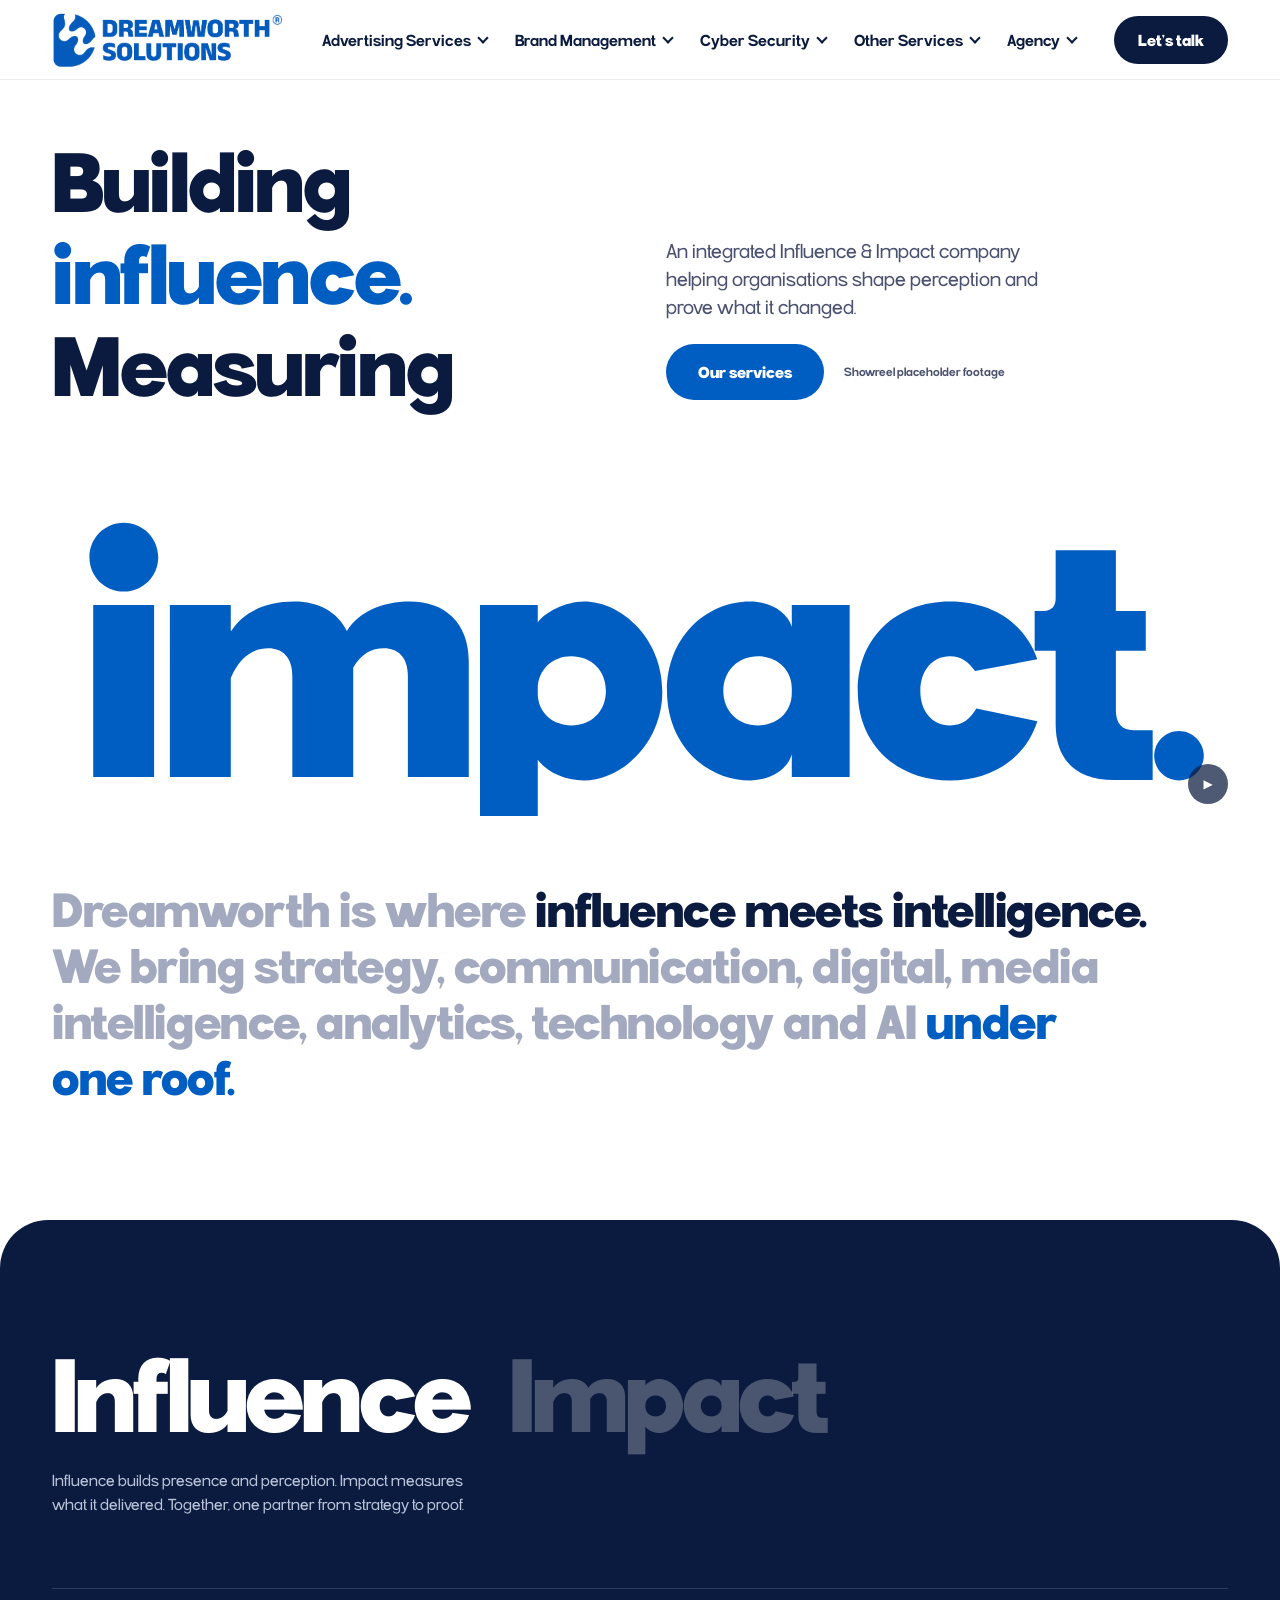
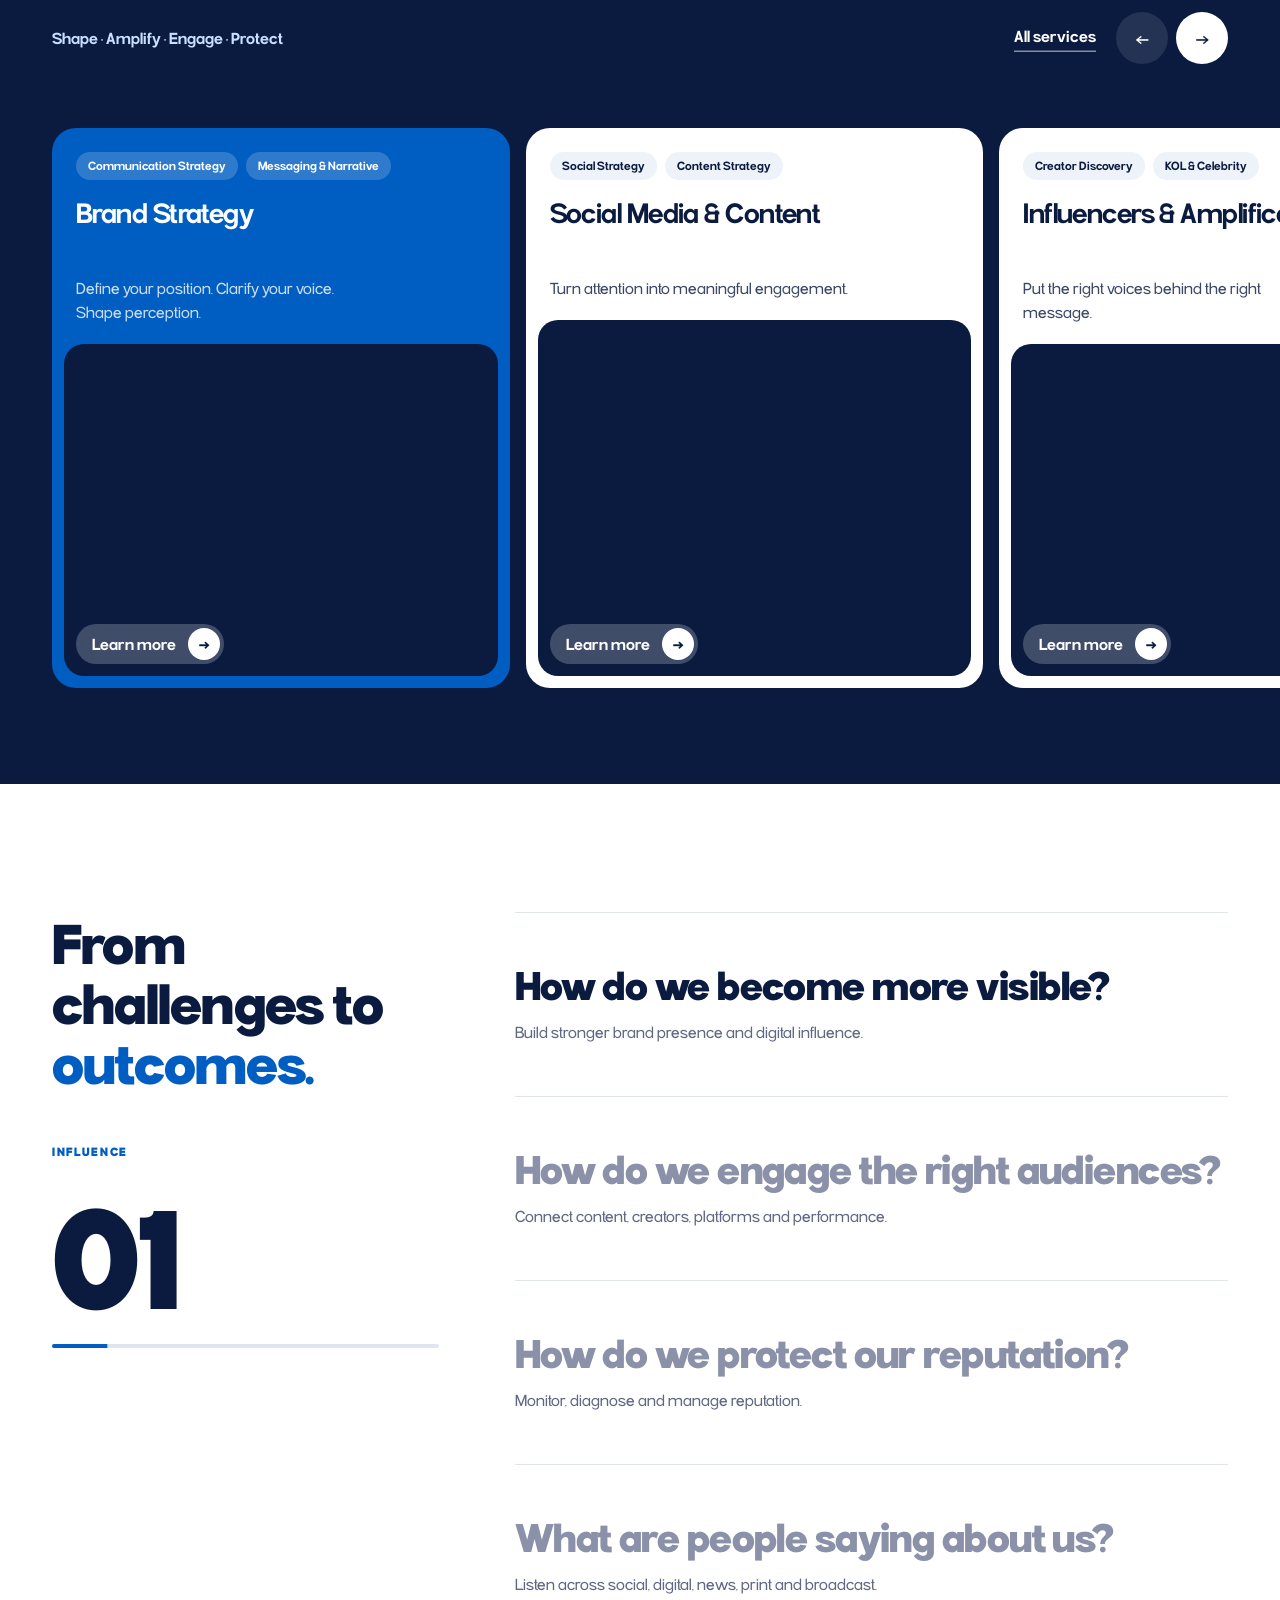
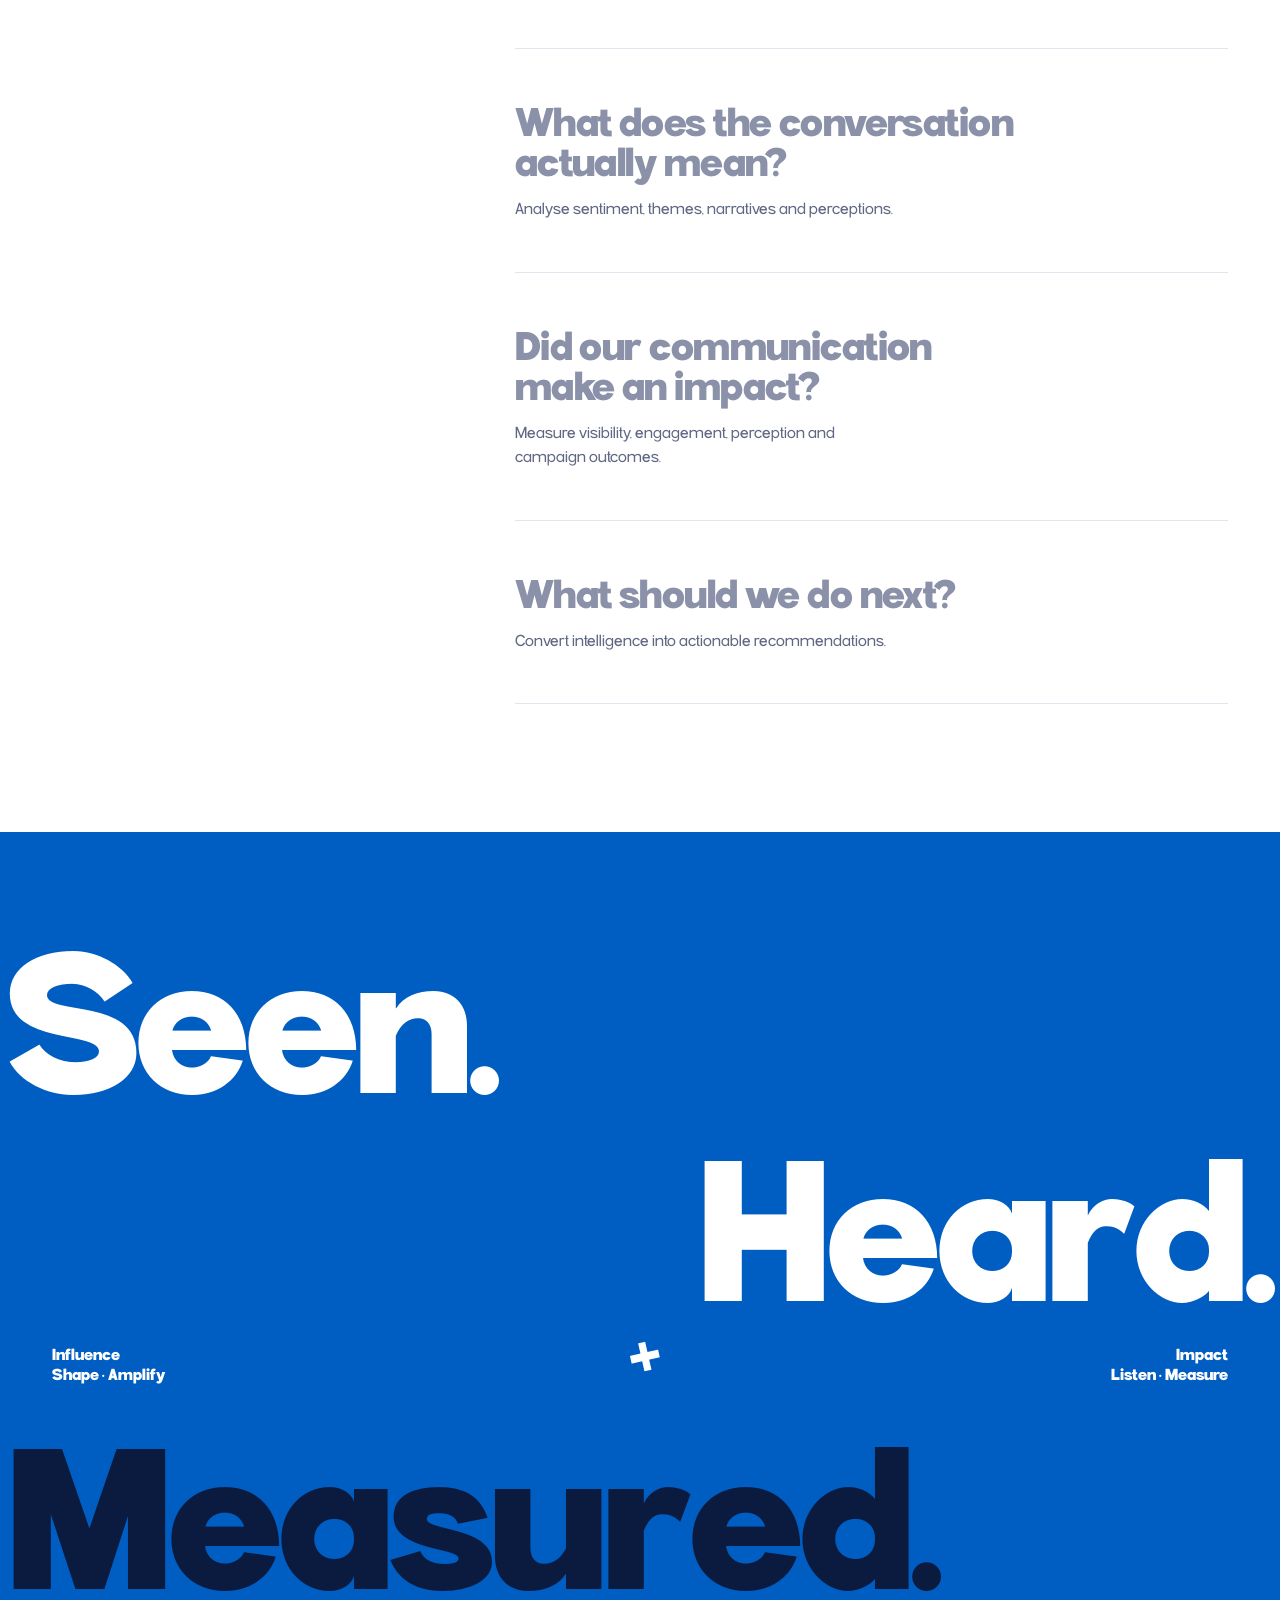
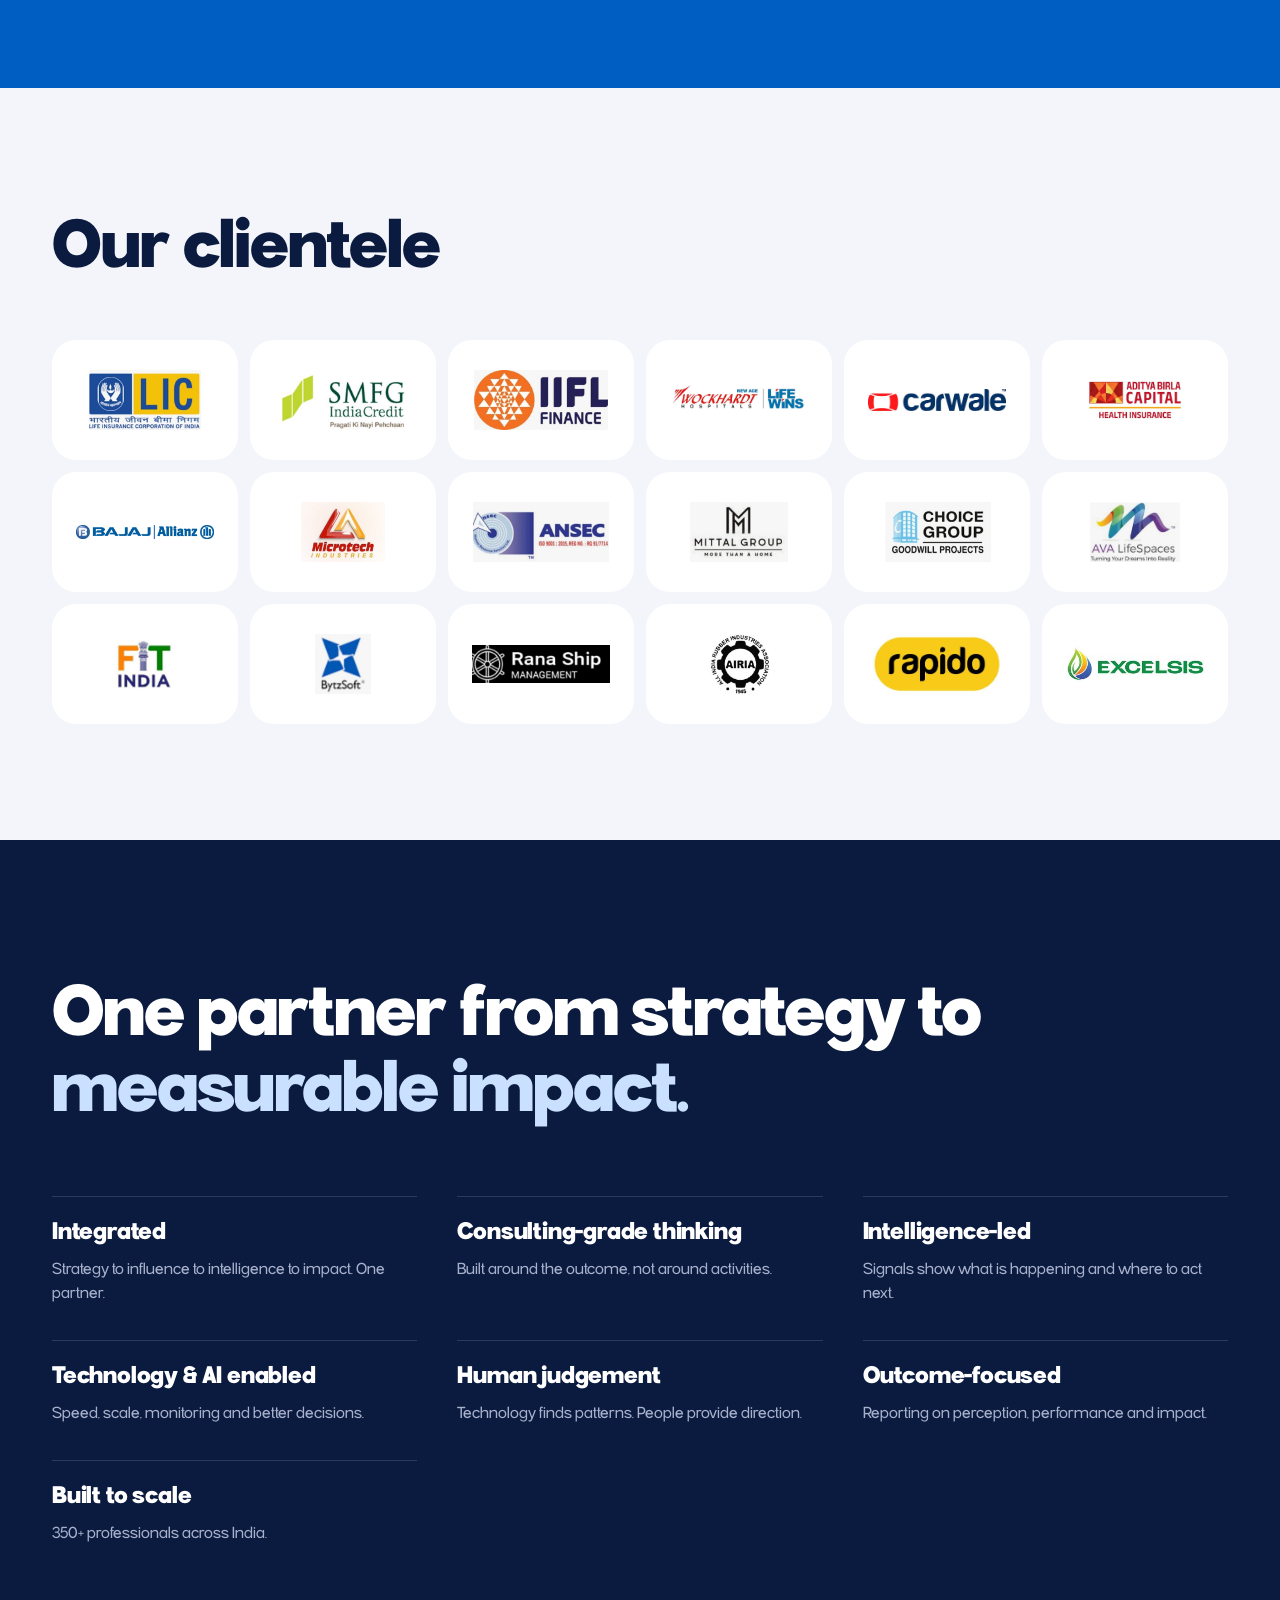
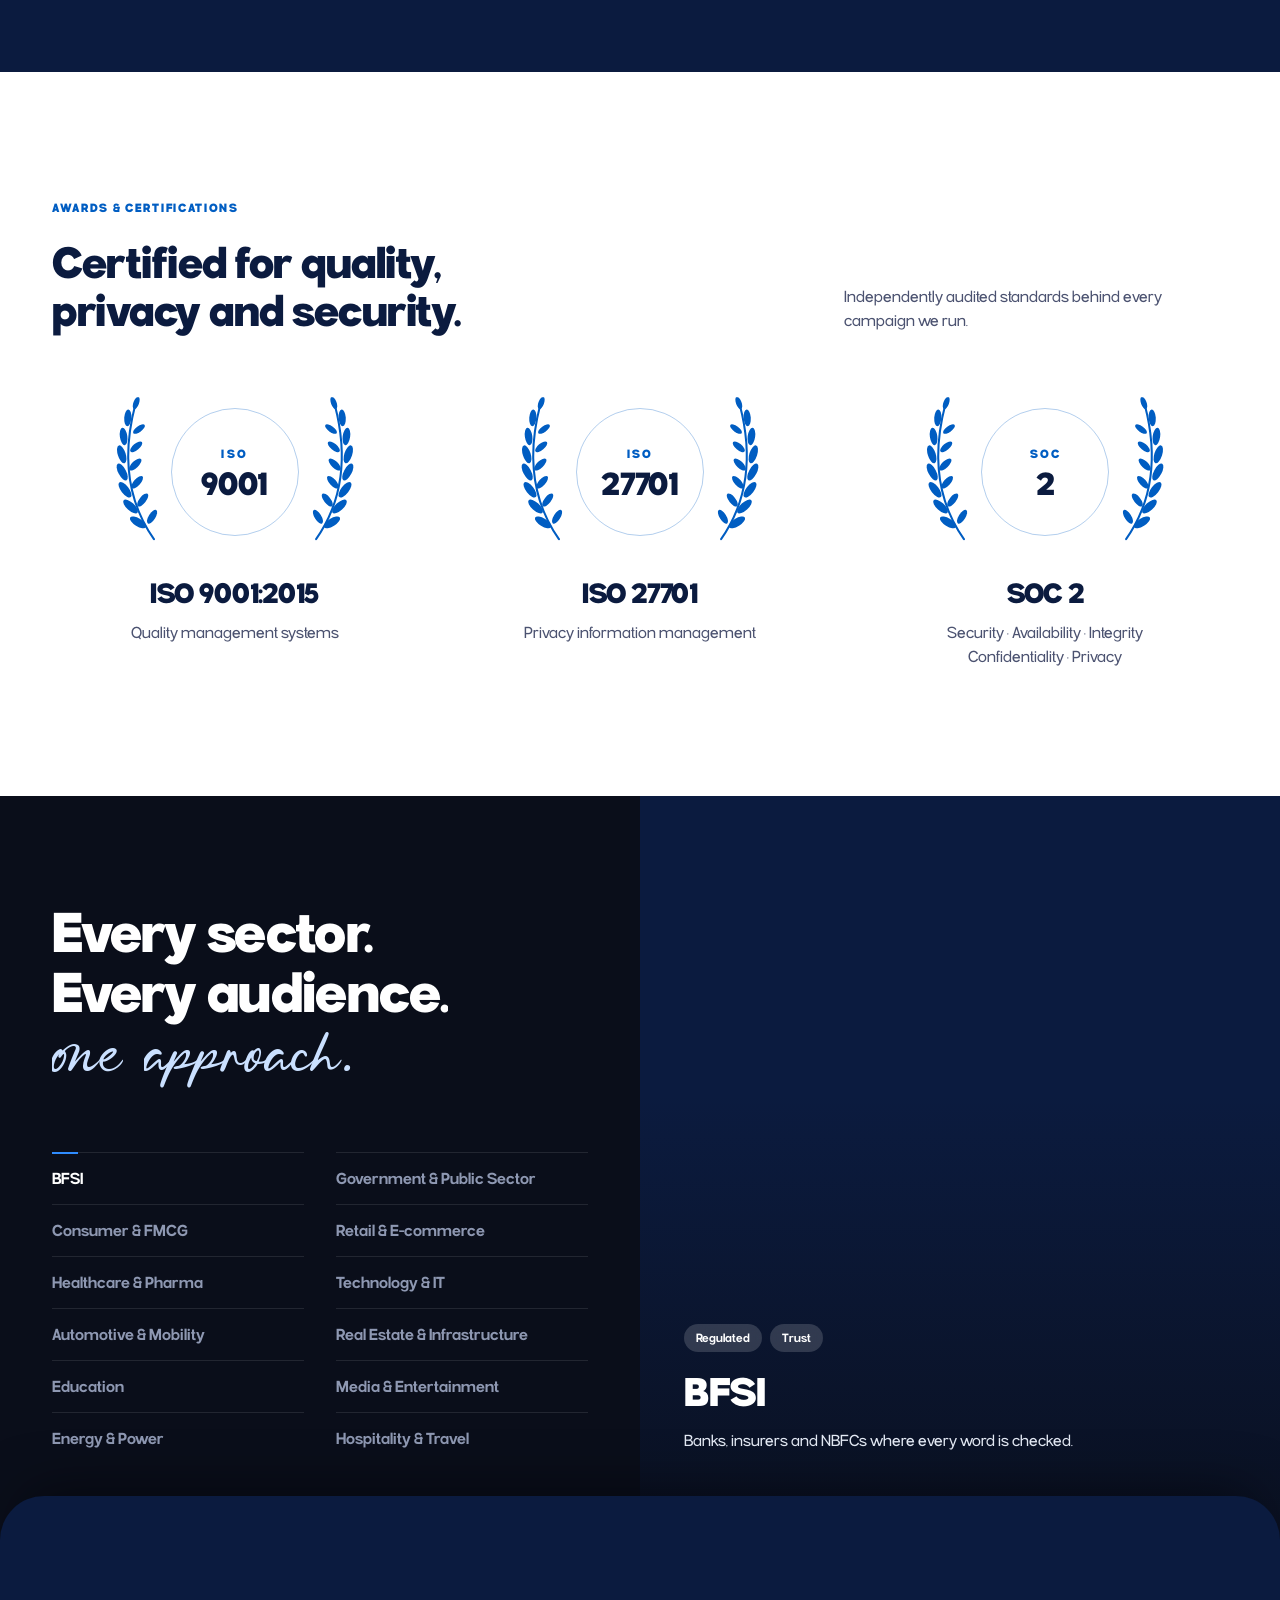
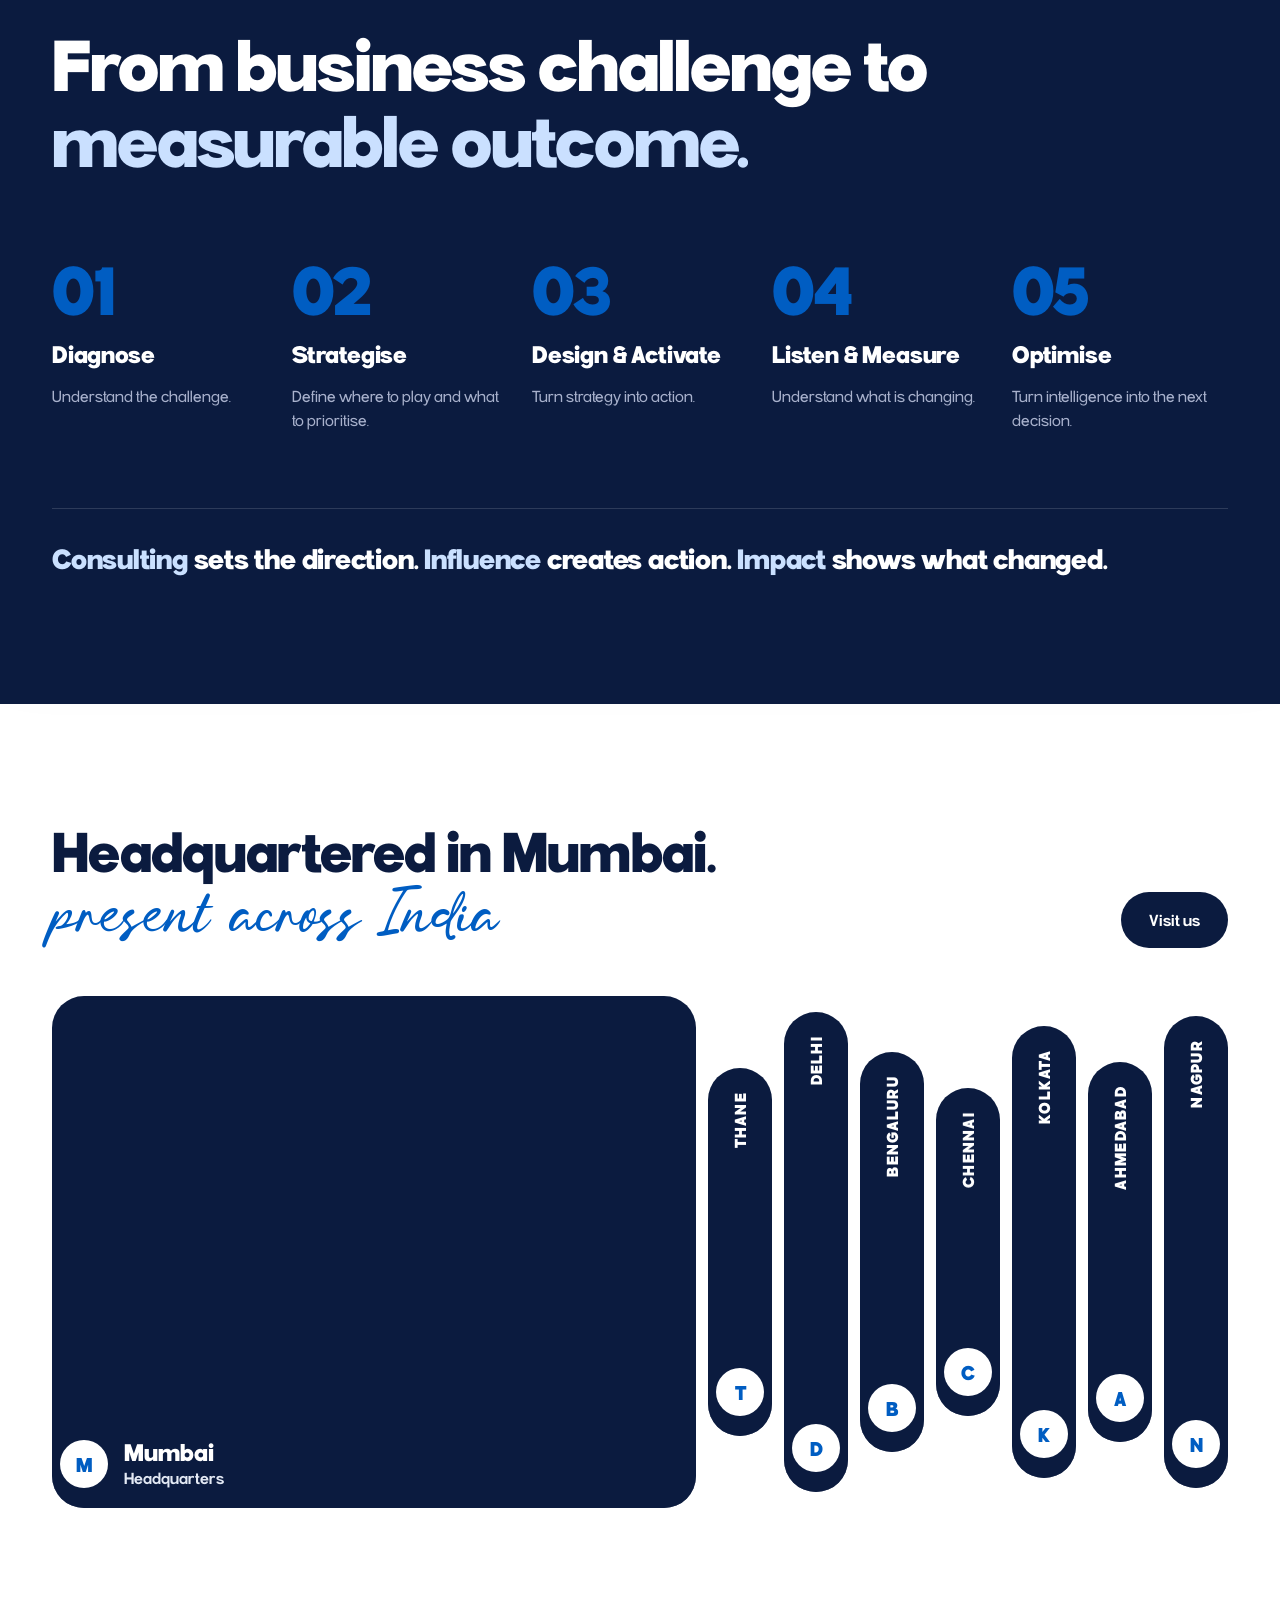
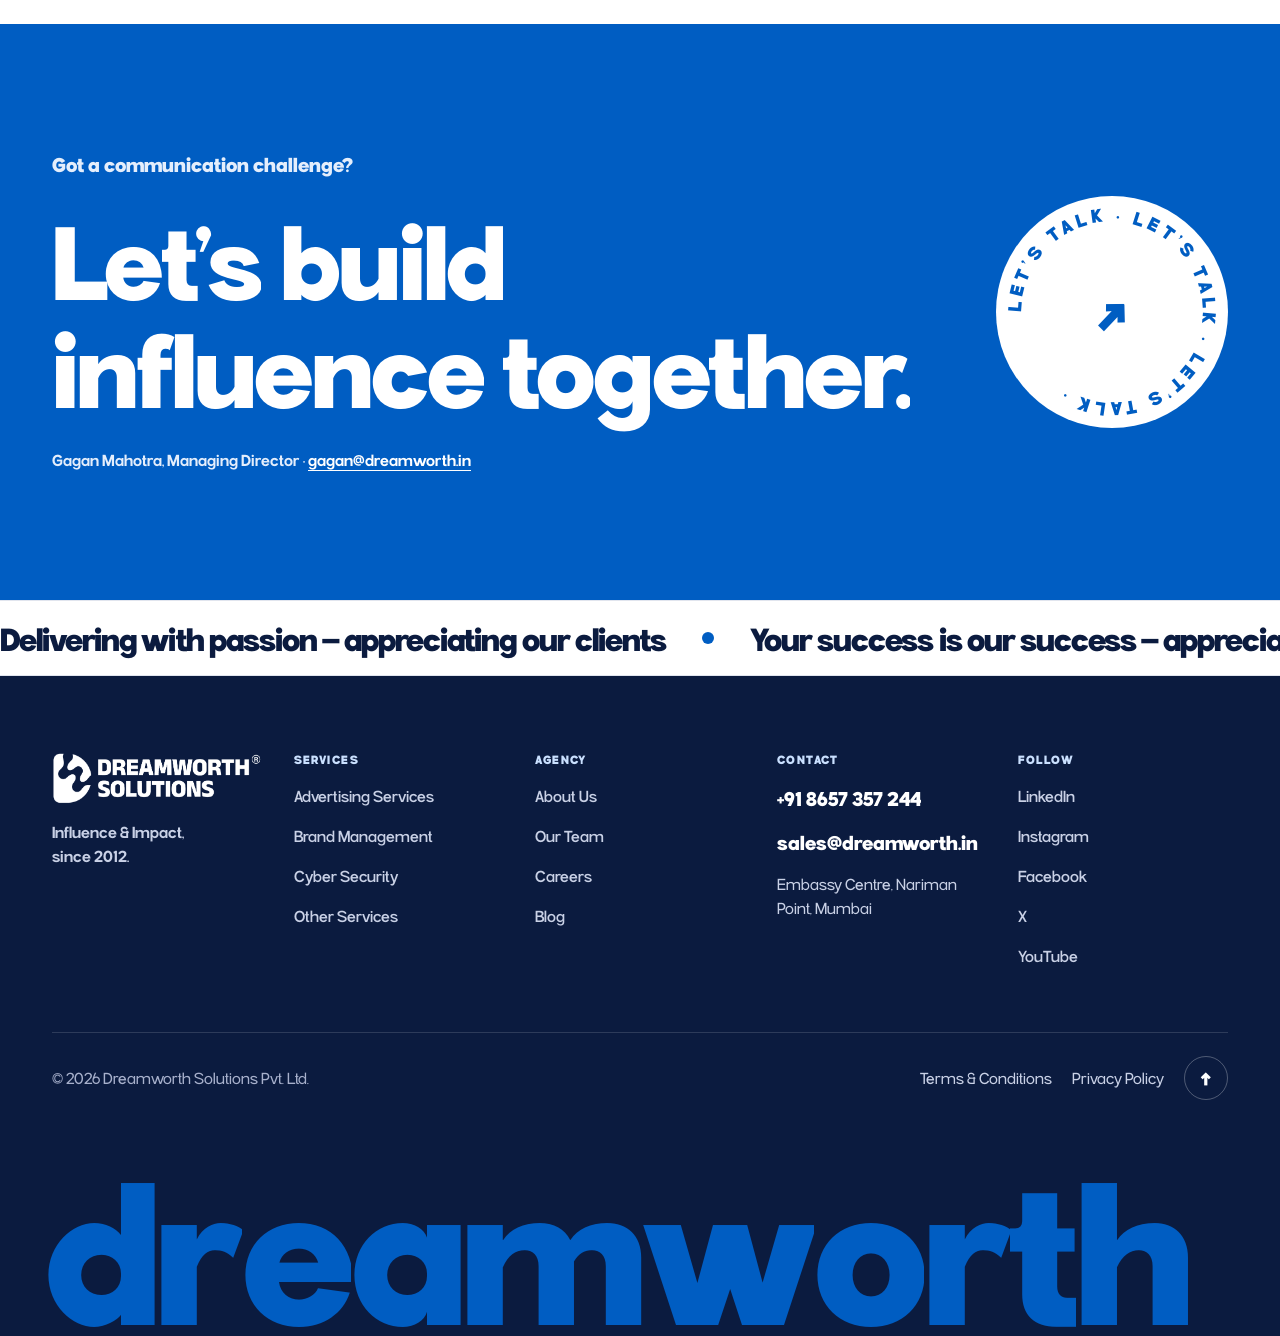
==== commit ebec3446: "Let the prototype open directly from disk Drop the font preload hint: under file:// the crossorigin " ====
--- a/prototype/index.html
+++ b/prototype/index.html
@@ -5,7 +5,6 @@
 <meta name="viewport" content="width=device-width, initial-scale=1">
 <title>Dreamworth Solutions · Building influence. Measuring impact.</title>
 <meta name="description" content="An integrated Influence & Impact company helping organisations shape perception and prove what it changed. Mumbai HQ, eight cities across India.">
-<link rel="preload" href="fonts/Gillune-Extrabold.otf" as="font" type="font/otf" crossorigin>
 <link rel="stylesheet" href="css/tokens.css">
 <link rel="stylesheet" href="css/site.css">
 <link rel="stylesheet" href="css/home.css">
